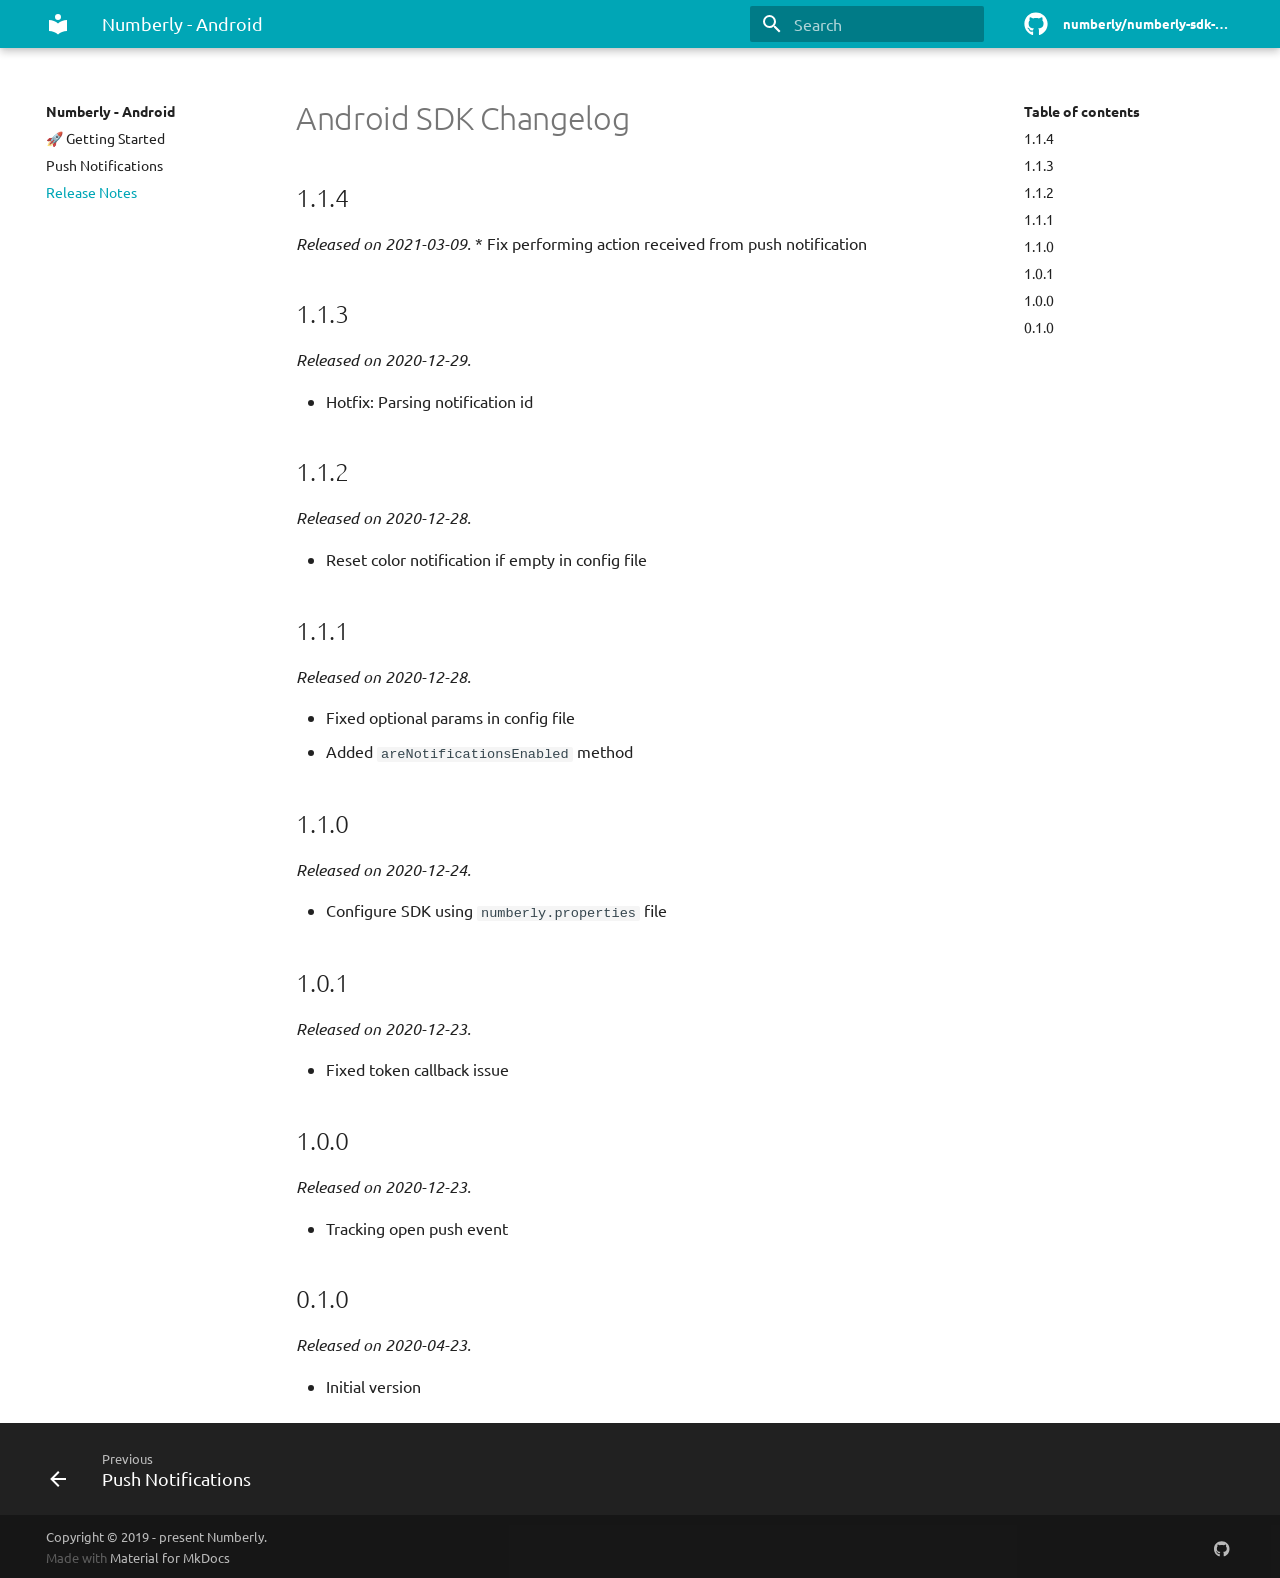
==== CHANGELOG/index.html @ a580d724 "Deployed eea7fa1 with MkDocs version: 1.1.2" ====
<!doctype html><html lang=en class=no-js> <head><meta charset=utf-8><meta name=viewport content="width=device-width,initial-scale=1"><meta name=description content="Numberly Android SDK Docs."><link href=https://numberly.github.io/numberly-sdk-android/CHANGELOG/ rel=canonical><link rel="shortcut icon" href=../assets/favicon.ico><meta name=generator content="mkdocs-1.1.2, mkdocs-material-6.2.3"><title>Release Notes - Numberly - Android</title><link rel=stylesheet href=../assets/stylesheets/main.3b61ea93.min.css><link rel=stylesheet href=../assets/stylesheets/palette.39b8e14a.min.css><link rel=preconnect href=https://fonts.gstatic.com crossorigin><link rel=stylesheet href="https://fonts.googleapis.com/css?family=Ubuntu:300,400,400i,700%7CUbuntu+Mono&display=fallback"><style>body,input{font-family:"Ubuntu",-apple-system,BlinkMacSystemFont,Helvetica,Arial,sans-serif}code,kbd,pre{font-family:"Ubuntu Mono",SFMono-Regular,Consolas,Menlo,monospace}</style><link rel=stylesheet href=../assets/css/custom.css></head> <body dir=ltr data-md-color-scheme=preference data-md-color-primary data-md-color-accent> <script>matchMedia("(prefers-color-scheme: dark)").matches&&document.body.setAttribute("data-md-color-scheme","slate")</script> <input class=md-toggle data-md-toggle=drawer type=checkbox id=__drawer autocomplete=off> <input class=md-toggle data-md-toggle=search type=checkbox id=__search autocomplete=off> <label class=md-overlay for=__drawer></label> <div data-md-component=skip> <a href=#android-sdk-changelog class=md-skip> Skip to content </a> </div> <div data-md-component=announce> </div> <header class=md-header data-md-component=header> <nav class="md-header-nav md-grid" aria-label=Header> <a href=https://numberly.github.io/numberly-sdk-android title="Numberly - Android" class="md-header-nav__button md-logo" aria-label="Numberly - Android"> <svg xmlns=http://www.w3.org/2000/svg viewbox="0 0 24 24"><path d="M12 8a3 3 0 003-3 3 3 0 00-3-3 3 3 0 00-3 3 3 3 0 003 3m0 3.54C9.64 9.35 6.5 8 3 8v11c3.5 0 6.64 1.35 9 3.54 2.36-2.19 5.5-3.54 9-3.54V8c-3.5 0-6.64 1.35-9 3.54z"/></svg> </a> <label class="md-header-nav__button md-icon" for=__drawer> <svg xmlns=http://www.w3.org/2000/svg viewbox="0 0 24 24"><path d="M3 6h18v2H3V6m0 5h18v2H3v-2m0 5h18v2H3v-2z"/></svg> </label> <div class=md-header-nav__title data-md-component=header-title> <div class=md-header-nav__ellipsis> <div class=md-header-nav__topic> <span class=md-ellipsis> Numberly - Android </span> </div> <div class=md-header-nav__topic> <span class=md-ellipsis> Release Notes </span> </div> </div> </div> <label class="md-header-nav__button md-icon" for=__search> <svg xmlns=http://www.w3.org/2000/svg viewbox="0 0 24 24"><path d="M9.5 3A6.5 6.5 0 0116 9.5c0 1.61-.59 3.09-1.56 4.23l.27.27h.79l5 5-1.5 1.5-5-5v-.79l-.27-.27A6.516 6.516 0 019.5 16 6.5 6.5 0 013 9.5 6.5 6.5 0 019.5 3m0 2C7 5 5 7 5 9.5S7 14 9.5 14 14 12 14 9.5 12 5 9.5 5z"/></svg> </label> <div class=md-search data-md-component=search role=dialog> <label class=md-search__overlay for=__search></label> <div class=md-search__inner role=search> <form class=md-search__form name=search> <input type=text class=md-search__input name=query aria-label=Search placeholder=Search autocapitalize=off autocorrect=off autocomplete=off spellcheck=false data-md-component=search-query data-md-state=active required> <label class="md-search__icon md-icon" for=__search> <svg xmlns=http://www.w3.org/2000/svg viewbox="0 0 24 24"><path d="M9.5 3A6.5 6.5 0 0116 9.5c0 1.61-.59 3.09-1.56 4.23l.27.27h.79l5 5-1.5 1.5-5-5v-.79l-.27-.27A6.516 6.516 0 019.5 16 6.5 6.5 0 013 9.5 6.5 6.5 0 019.5 3m0 2C7 5 5 7 5 9.5S7 14 9.5 14 14 12 14 9.5 12 5 9.5 5z"/></svg> <svg xmlns=http://www.w3.org/2000/svg viewbox="0 0 24 24"><path d="M20 11v2H8l5.5 5.5-1.42 1.42L4.16 12l7.92-7.92L13.5 5.5 8 11h12z"/></svg> </label> <button type=reset class="md-search__icon md-icon" aria-label=Clear data-md-component=search-reset tabindex=-1> <svg xmlns=http://www.w3.org/2000/svg viewbox="0 0 24 24"><path d="M19 6.41L17.59 5 12 10.59 6.41 5 5 6.41 10.59 12 5 17.59 6.41 19 12 13.41 17.59 19 19 17.59 13.41 12 19 6.41z"/></svg> </button> </form> <div class=md-search__output> <div class=md-search__scrollwrap data-md-scrollfix> <div class=md-search-result data-md-component=search-result> <div class=md-search-result__meta> Initializing search </div> <ol class=md-search-result__list></ol> </div> </div> </div> </div> </div> <div class=md-header-nav__source> <a href=https://github.com/numberly/numberly-sdk-android title="Go to repository" class=md-source> <div class="md-source__icon md-icon"> <svg xmlns=http://www.w3.org/2000/svg viewbox="0 0 496 512"><path d="M165.9 397.4c0 2-2.3 3.6-5.2 3.6-3.3.3-5.6-1.3-5.6-3.6 0-2 2.3-3.6 5.2-3.6 3-.3 5.6 1.3 5.6 3.6zm-31.1-4.5c-.7 2 1.3 4.3 4.3 4.9 2.6 1 5.6 0 6.2-2s-1.3-4.3-4.3-5.2c-2.6-.7-5.5.3-6.2 2.3zm44.2-1.7c-2.9.7-4.9 2.6-4.6 4.9.3 2 2.9 3.3 5.9 2.6 2.9-.7 4.9-2.6 4.6-4.6-.3-1.9-3-3.2-5.9-2.9zM244.8 8C106.1 8 0 113.3 0 252c0 110.9 69.8 205.8 169.5 239.2 12.8 2.3 17.3-5.6 17.3-12.1 0-6.2-.3-40.4-.3-61.4 0 0-70 15-84.7-29.8 0 0-11.4-29.1-27.8-36.6 0 0-22.9-15.7 1.6-15.4 0 0 24.9 2 38.6 25.8 21.9 38.6 58.6 27.5 72.9 20.9 2.3-16 8.8-27.1 16-33.7-55.9-6.2-112.3-14.3-112.3-110.5 0-27.5 7.6-41.3 23.6-58.9-2.6-6.5-11.1-33.3 2.6-67.9 20.9-6.5 69 27 69 27 20-5.6 41.5-8.5 62.8-8.5s42.8 2.9 62.8 8.5c0 0 48.1-33.6 69-27 13.7 34.7 5.2 61.4 2.6 67.9 16 17.7 25.8 31.5 25.8 58.9 0 96.5-58.9 104.2-114.8 110.5 9.2 7.9 17 22.9 17 46.4 0 33.7-.3 75.4-.3 83.6 0 6.5 4.6 14.4 17.3 12.1C428.2 457.8 496 362.9 496 252 496 113.3 383.5 8 244.8 8zM97.2 352.9c-1.3 1-1 3.3.7 5.2 1.6 1.6 3.9 2.3 5.2 1 1.3-1 1-3.3-.7-5.2-1.6-1.6-3.9-2.3-5.2-1zm-10.8-8.1c-.7 1.3.3 2.9 2.3 3.9 1.6 1 3.6.7 4.3-.7.7-1.3-.3-2.9-2.3-3.9-2-.6-3.6-.3-4.3.7zm32.4 35.6c-1.6 1.3-1 4.3 1.3 6.2 2.3 2.3 5.2 2.6 6.5 1 1.3-1.3.7-4.3-1.3-6.2-2.2-2.3-5.2-2.6-6.5-1zm-11.4-14.7c-1.6 1-1.6 3.6 0 5.9 1.6 2.3 4.3 3.3 5.6 2.3 1.6-1.3 1.6-3.9 0-6.2-1.4-2.3-4-3.3-5.6-2z"/></svg> </div> <div class=md-source__repository> numberly/numberly-sdk-android </div> </a> </div> </nav> </header> <div class=md-container data-md-component=container> <main class=md-main data-md-component=main> <div class="md-main__inner md-grid"> <div class="md-sidebar md-sidebar--primary" data-md-component=navigation> <div class=md-sidebar__scrollwrap> <div class=md-sidebar__inner> <nav class="md-nav md-nav--primary" aria-label=Navigation data-md-level=0> <label class=md-nav__title for=__drawer> <a href=https://numberly.github.io/numberly-sdk-android title="Numberly - Android" class="md-nav__button md-logo" aria-label="Numberly - Android"> <svg xmlns=http://www.w3.org/2000/svg viewbox="0 0 24 24"><path d="M12 8a3 3 0 003-3 3 3 0 00-3-3 3 3 0 00-3 3 3 3 0 003 3m0 3.54C9.64 9.35 6.5 8 3 8v11c3.5 0 6.64 1.35 9 3.54 2.36-2.19 5.5-3.54 9-3.54V8c-3.5 0-6.64 1.35-9 3.54z"/></svg> </a> Numberly - Android </label> <div class=md-nav__source> <a href=https://github.com/numberly/numberly-sdk-android title="Go to repository" class=md-source> <div class="md-source__icon md-icon"> <svg xmlns=http://www.w3.org/2000/svg viewbox="0 0 496 512"><path d="M165.9 397.4c0 2-2.3 3.6-5.2 3.6-3.3.3-5.6-1.3-5.6-3.6 0-2 2.3-3.6 5.2-3.6 3-.3 5.6 1.3 5.6 3.6zm-31.1-4.5c-.7 2 1.3 4.3 4.3 4.9 2.6 1 5.6 0 6.2-2s-1.3-4.3-4.3-5.2c-2.6-.7-5.5.3-6.2 2.3zm44.2-1.7c-2.9.7-4.9 2.6-4.6 4.9.3 2 2.9 3.3 5.9 2.6 2.9-.7 4.9-2.6 4.6-4.6-.3-1.9-3-3.2-5.9-2.9zM244.8 8C106.1 8 0 113.3 0 252c0 110.9 69.8 205.8 169.5 239.2 12.8 2.3 17.3-5.6 17.3-12.1 0-6.2-.3-40.4-.3-61.4 0 0-70 15-84.7-29.8 0 0-11.4-29.1-27.8-36.6 0 0-22.9-15.7 1.6-15.4 0 0 24.9 2 38.6 25.8 21.9 38.6 58.6 27.5 72.9 20.9 2.3-16 8.8-27.1 16-33.7-55.9-6.2-112.3-14.3-112.3-110.5 0-27.5 7.6-41.3 23.6-58.9-2.6-6.5-11.1-33.3 2.6-67.9 20.9-6.5 69 27 69 27 20-5.6 41.5-8.5 62.8-8.5s42.8 2.9 62.8 8.5c0 0 48.1-33.6 69-27 13.7 34.7 5.2 61.4 2.6 67.9 16 17.7 25.8 31.5 25.8 58.9 0 96.5-58.9 104.2-114.8 110.5 9.2 7.9 17 22.9 17 46.4 0 33.7-.3 75.4-.3 83.6 0 6.5 4.6 14.4 17.3 12.1C428.2 457.8 496 362.9 496 252 496 113.3 383.5 8 244.8 8zM97.2 352.9c-1.3 1-1 3.3.7 5.2 1.6 1.6 3.9 2.3 5.2 1 1.3-1 1-3.3-.7-5.2-1.6-1.6-3.9-2.3-5.2-1zm-10.8-8.1c-.7 1.3.3 2.9 2.3 3.9 1.6 1 3.6.7 4.3-.7.7-1.3-.3-2.9-2.3-3.9-2-.6-3.6-.3-4.3.7zm32.4 35.6c-1.6 1.3-1 4.3 1.3 6.2 2.3 2.3 5.2 2.6 6.5 1 1.3-1.3.7-4.3-1.3-6.2-2.2-2.3-5.2-2.6-6.5-1zm-11.4-14.7c-1.6 1-1.6 3.6 0 5.9 1.6 2.3 4.3 3.3 5.6 2.3 1.6-1.3 1.6-3.9 0-6.2-1.4-2.3-4-3.3-5.6-2z"/></svg> </div> <div class=md-source__repository> numberly/numberly-sdk-android </div> </a> </div> <ul class=md-nav__list data-md-scrollfix> <li class=md-nav__item> <a href=.. class=md-nav__link> 🚀 Getting Started </a> </li> <li class=md-nav__item> <a href=../push-notifications/ class=md-nav__link> Push Notifications </a> </li> <li class="md-nav__item md-nav__item--active"> <input class="md-nav__toggle md-toggle" data-md-toggle=toc type=checkbox id=__toc> <label class="md-nav__link md-nav__link--active" for=__toc> Release Notes <span class="md-nav__icon md-icon"></span> </label> <a href=./ class="md-nav__link md-nav__link--active"> Release Notes </a> <nav class="md-nav md-nav--secondary" aria-label="Table of contents"> <label class=md-nav__title for=__toc> <span class="md-nav__icon md-icon"></span> Table of contents </label> <ul class=md-nav__list data-md-scrollfix> <li class=md-nav__item> <a href=#114 class=md-nav__link> 1.1.4 </a> </li> <li class=md-nav__item> <a href=#113 class=md-nav__link> 1.1.3 </a> </li> <li class=md-nav__item> <a href=#112 class=md-nav__link> 1.1.2 </a> </li> <li class=md-nav__item> <a href=#111 class=md-nav__link> 1.1.1 </a> </li> <li class=md-nav__item> <a href=#110 class=md-nav__link> 1.1.0 </a> </li> <li class=md-nav__item> <a href=#101 class=md-nav__link> 1.0.1 </a> </li> <li class=md-nav__item> <a href=#100 class=md-nav__link> 1.0.0 </a> </li> <li class=md-nav__item> <a href=#010 class=md-nav__link> 0.1.0 </a> </li> </ul> </nav> </li> </ul> </nav> </div> </div> </div> <div class="md-sidebar md-sidebar--secondary" data-md-component=toc> <div class=md-sidebar__scrollwrap> <div class=md-sidebar__inner> <nav class="md-nav md-nav--secondary" aria-label="Table of contents"> <label class=md-nav__title for=__toc> <span class="md-nav__icon md-icon"></span> Table of contents </label> <ul class=md-nav__list data-md-scrollfix> <li class=md-nav__item> <a href=#114 class=md-nav__link> 1.1.4 </a> </li> <li class=md-nav__item> <a href=#113 class=md-nav__link> 1.1.3 </a> </li> <li class=md-nav__item> <a href=#112 class=md-nav__link> 1.1.2 </a> </li> <li class=md-nav__item> <a href=#111 class=md-nav__link> 1.1.1 </a> </li> <li class=md-nav__item> <a href=#110 class=md-nav__link> 1.1.0 </a> </li> <li class=md-nav__item> <a href=#101 class=md-nav__link> 1.0.1 </a> </li> <li class=md-nav__item> <a href=#100 class=md-nav__link> 1.0.0 </a> </li> <li class=md-nav__item> <a href=#010 class=md-nav__link> 0.1.0 </a> </li> </ul> </nav> </div> </div> </div> <div class=md-content> <article class="md-content__inner md-typeset"> <h1 id=android-sdk-changelog>Android SDK Changelog<a class=headerlink href=#android-sdk-changelog title="Permanent link">&para;</a></h1> <h2 id=114>1.1.4<a class=headerlink href=#114 title="Permanent link">&para;</a></h2> <p><em>Released on 2021-03-09.</em> * Fix performing action received from push notification</p> <h2 id=113>1.1.3<a class=headerlink href=#113 title="Permanent link">&para;</a></h2> <p><em>Released on 2020-12-29.</em></p> <ul> <li>Hotfix: Parsing notification id</li> </ul> <h2 id=112>1.1.2<a class=headerlink href=#112 title="Permanent link">&para;</a></h2> <p><em>Released on 2020-12-28.</em></p> <ul> <li>Reset color notification if empty in config file</li> </ul> <h2 id=111>1.1.1<a class=headerlink href=#111 title="Permanent link">&para;</a></h2> <p><em>Released on 2020-12-28.</em></p> <ul> <li>Fixed optional params in config file</li> <li>Added <code>areNotificationsEnabled</code> method</li> </ul> <h2 id=110>1.1.0<a class=headerlink href=#110 title="Permanent link">&para;</a></h2> <p><em>Released on 2020-12-24.</em></p> <ul> <li>Configure SDK using <code>numberly.properties</code> file</li> </ul> <h2 id=101>1.0.1<a class=headerlink href=#101 title="Permanent link">&para;</a></h2> <p><em>Released on 2020-12-23.</em></p> <ul> <li>Fixed token callback issue</li> </ul> <h2 id=100>1.0.0<a class=headerlink href=#100 title="Permanent link">&para;</a></h2> <p><em>Released on 2020-12-23.</em></p> <ul> <li>Tracking open push event</li> </ul> <h2 id=010>0.1.0<a class=headerlink href=#010 title="Permanent link">&para;</a></h2> <p><em>Released on 2020-04-23.</em></p> <ul> <li>Initial version</li> </ul> </article> </div> </div> </main> <footer class=md-footer> <div class=md-footer-nav> <nav class="md-footer-nav__inner md-grid" aria-label=Footer> <a href=../push-notifications/ class="md-footer-nav__link md-footer-nav__link--prev" rel=prev> <div class="md-footer-nav__button md-icon"> <svg xmlns=http://www.w3.org/2000/svg viewbox="0 0 24 24"><path d="M20 11v2H8l5.5 5.5-1.42 1.42L4.16 12l7.92-7.92L13.5 5.5 8 11h12z"/></svg> </div> <div class=md-footer-nav__title> <div class=md-ellipsis> <span class=md-footer-nav__direction> Previous </span> Push Notifications </div> </div> </a> </nav> </div> <div class="md-footer-meta md-typeset"> <div class="md-footer-meta__inner md-grid"> <div class=md-footer-copyright> <div class=md-footer-copyright__highlight> Copyright &copy; 2019 - present Numberly. </div> Made with <a href=https://squidfunk.github.io/mkdocs-material/ target=_blank rel=noopener> Material for MkDocs </a> </div> <div class=md-footer-social> <a href=https://github.com/numberly target=_blank rel=noopener title=github.com class=md-footer-social__link> <svg xmlns=http://www.w3.org/2000/svg viewbox="0 0 496 512"><path d="M165.9 397.4c0 2-2.3 3.6-5.2 3.6-3.3.3-5.6-1.3-5.6-3.6 0-2 2.3-3.6 5.2-3.6 3-.3 5.6 1.3 5.6 3.6zm-31.1-4.5c-.7 2 1.3 4.3 4.3 4.9 2.6 1 5.6 0 6.2-2s-1.3-4.3-4.3-5.2c-2.6-.7-5.5.3-6.2 2.3zm44.2-1.7c-2.9.7-4.9 2.6-4.6 4.9.3 2 2.9 3.3 5.9 2.6 2.9-.7 4.9-2.6 4.6-4.6-.3-1.9-3-3.2-5.9-2.9zM244.8 8C106.1 8 0 113.3 0 252c0 110.9 69.8 205.8 169.5 239.2 12.8 2.3 17.3-5.6 17.3-12.1 0-6.2-.3-40.4-.3-61.4 0 0-70 15-84.7-29.8 0 0-11.4-29.1-27.8-36.6 0 0-22.9-15.7 1.6-15.4 0 0 24.9 2 38.6 25.8 21.9 38.6 58.6 27.5 72.9 20.9 2.3-16 8.8-27.1 16-33.7-55.9-6.2-112.3-14.3-112.3-110.5 0-27.5 7.6-41.3 23.6-58.9-2.6-6.5-11.1-33.3 2.6-67.9 20.9-6.5 69 27 69 27 20-5.6 41.5-8.5 62.8-8.5s42.8 2.9 62.8 8.5c0 0 48.1-33.6 69-27 13.7 34.7 5.2 61.4 2.6 67.9 16 17.7 25.8 31.5 25.8 58.9 0 96.5-58.9 104.2-114.8 110.5 9.2 7.9 17 22.9 17 46.4 0 33.7-.3 75.4-.3 83.6 0 6.5 4.6 14.4 17.3 12.1C428.2 457.8 496 362.9 496 252 496 113.3 383.5 8 244.8 8zM97.2 352.9c-1.3 1-1 3.3.7 5.2 1.6 1.6 3.9 2.3 5.2 1 1.3-1 1-3.3-.7-5.2-1.6-1.6-3.9-2.3-5.2-1zm-10.8-8.1c-.7 1.3.3 2.9 2.3 3.9 1.6 1 3.6.7 4.3-.7.7-1.3-.3-2.9-2.3-3.9-2-.6-3.6-.3-4.3.7zm32.4 35.6c-1.6 1.3-1 4.3 1.3 6.2 2.3 2.3 5.2 2.6 6.5 1 1.3-1.3.7-4.3-1.3-6.2-2.2-2.3-5.2-2.6-6.5-1zm-11.4-14.7c-1.6 1-1.6 3.6 0 5.9 1.6 2.3 4.3 3.3 5.6 2.3 1.6-1.3 1.6-3.9 0-6.2-1.4-2.3-4-3.3-5.6-2z"/></svg> </a> </div> </div> </div> </footer> </div> <script src=../assets/javascripts/vendor.08c56446.min.js></script> <script src=../assets/javascripts/bundle.6ced434e.min.js></script><script id=__lang type=application/json>{"clipboard.copy": "Copy to clipboard", "clipboard.copied": "Copied to clipboard", "search.config.lang": "en", "search.config.pipeline": "trimmer, stopWordFilter", "search.config.separator": "[\\s\\-]+", "search.placeholder": "Search", "search.result.placeholder": "Type to start searching", "search.result.none": "No matching documents", "search.result.one": "1 matching document", "search.result.other": "# matching documents", "search.result.more.one": "1 more on this page", "search.result.more.other": "# more on this page", "search.result.term.missing": "Missing"}</script> <script>
        app = initialize({
          base: "..",
          features: [],
          search: Object.assign({
            worker: "../assets/javascripts/worker/search.8c7e0a7e.min.js"
          }, typeof search !== "undefined" && search)
        })
      </script> </body> </html>
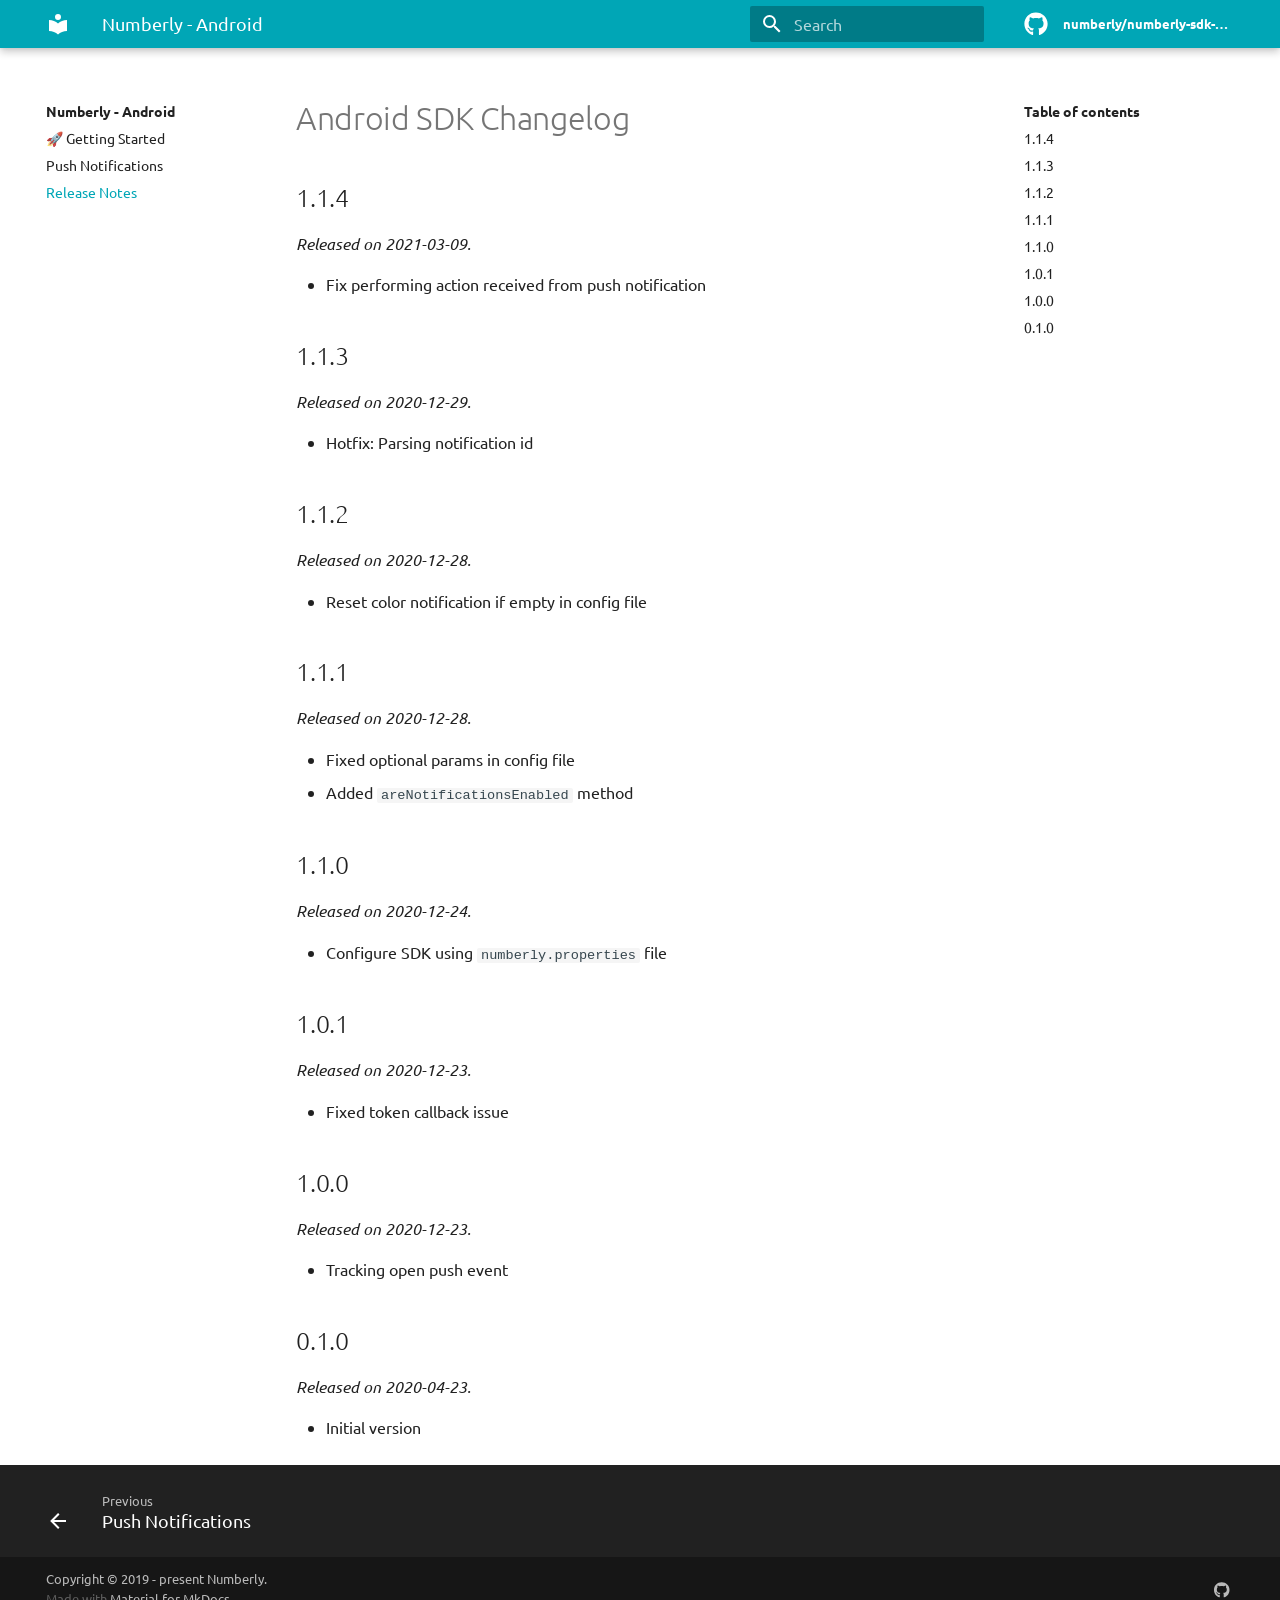
==== commit 94ff0786: "Deployed eea7fa1 with MkDocs version: 1.1.2" ====
--- a/CHANGELOG/index.html
+++ b/CHANGELOG/index.html
@@ -1,4 +1,4 @@
-<!doctype html><html lang=en class=no-js> <head><meta charset=utf-8><meta name=viewport content="width=device-width,initial-scale=1"><meta name=description content="Numberly Android SDK Docs."><link href=https://numberly.github.io/numberly-sdk-android/CHANGELOG/ rel=canonical><link rel="shortcut icon" href=../assets/favicon.ico><meta name=generator content="mkdocs-1.1.2, mkdocs-material-6.2.3"><title>Release Notes - Numberly - Android</title><link rel=stylesheet href=../assets/stylesheets/main.3b61ea93.min.css><link rel=stylesheet href=../assets/stylesheets/palette.39b8e14a.min.css><link rel=preconnect href=https://fonts.gstatic.com crossorigin><link rel=stylesheet href="https://fonts.googleapis.com/css?family=Ubuntu:300,400,400i,700%7CUbuntu+Mono&display=fallback"><style>body,input{font-family:"Ubuntu",-apple-system,BlinkMacSystemFont,Helvetica,Arial,sans-serif}code,kbd,pre{font-family:"Ubuntu Mono",SFMono-Regular,Consolas,Menlo,monospace}</style><link rel=stylesheet href=../assets/css/custom.css></head> <body dir=ltr data-md-color-scheme=preference data-md-color-primary data-md-color-accent> <script>matchMedia("(prefers-color-scheme: dark)").matches&&document.body.setAttribute("data-md-color-scheme","slate")</script> <input class=md-toggle data-md-toggle=drawer type=checkbox id=__drawer autocomplete=off> <input class=md-toggle data-md-toggle=search type=checkbox id=__search autocomplete=off> <label class=md-overlay for=__drawer></label> <div data-md-component=skip> <a href=#android-sdk-changelog class=md-skip> Skip to content </a> </div> <div data-md-component=announce> </div> <header class=md-header data-md-component=header> <nav class="md-header-nav md-grid" aria-label=Header> <a href=https://numberly.github.io/numberly-sdk-android title="Numberly - Android" class="md-header-nav__button md-logo" aria-label="Numberly - Android"> <svg xmlns=http://www.w3.org/2000/svg viewbox="0 0 24 24"><path d="M12 8a3 3 0 003-3 3 3 0 00-3-3 3 3 0 00-3 3 3 3 0 003 3m0 3.54C9.64 9.35 6.5 8 3 8v11c3.5 0 6.64 1.35 9 3.54 2.36-2.19 5.5-3.54 9-3.54V8c-3.5 0-6.64 1.35-9 3.54z"/></svg> </a> <label class="md-header-nav__button md-icon" for=__drawer> <svg xmlns=http://www.w3.org/2000/svg viewbox="0 0 24 24"><path d="M3 6h18v2H3V6m0 5h18v2H3v-2m0 5h18v2H3v-2z"/></svg> </label> <div class=md-header-nav__title data-md-component=header-title> <div class=md-header-nav__ellipsis> <div class=md-header-nav__topic> <span class=md-ellipsis> Numberly - Android </span> </div> <div class=md-header-nav__topic> <span class=md-ellipsis> Release Notes </span> </div> </div> </div> <label class="md-header-nav__button md-icon" for=__search> <svg xmlns=http://www.w3.org/2000/svg viewbox="0 0 24 24"><path d="M9.5 3A6.5 6.5 0 0116 9.5c0 1.61-.59 3.09-1.56 4.23l.27.27h.79l5 5-1.5 1.5-5-5v-.79l-.27-.27A6.516 6.516 0 019.5 16 6.5 6.5 0 013 9.5 6.5 6.5 0 019.5 3m0 2C7 5 5 7 5 9.5S7 14 9.5 14 14 12 14 9.5 12 5 9.5 5z"/></svg> </label> <div class=md-search data-md-component=search role=dialog> <label class=md-search__overlay for=__search></label> <div class=md-search__inner role=search> <form class=md-search__form name=search> <input type=text class=md-search__input name=query aria-label=Search placeholder=Search autocapitalize=off autocorrect=off autocomplete=off spellcheck=false data-md-component=search-query data-md-state=active required> <label class="md-search__icon md-icon" for=__search> <svg xmlns=http://www.w3.org/2000/svg viewbox="0 0 24 24"><path d="M9.5 3A6.5 6.5 0 0116 9.5c0 1.61-.59 3.09-1.56 4.23l.27.27h.79l5 5-1.5 1.5-5-5v-.79l-.27-.27A6.516 6.516 0 019.5 16 6.5 6.5 0 013 9.5 6.5 6.5 0 019.5 3m0 2C7 5 5 7 5 9.5S7 14 9.5 14 14 12 14 9.5 12 5 9.5 5z"/></svg> <svg xmlns=http://www.w3.org/2000/svg viewbox="0 0 24 24"><path d="M20 11v2H8l5.5 5.5-1.42 1.42L4.16 12l7.92-7.92L13.5 5.5 8 11h12z"/></svg> </label> <button type=reset class="md-search__icon md-icon" aria-label=Clear data-md-component=search-reset tabindex=-1> <svg xmlns=http://www.w3.org/2000/svg viewbox="0 0 24 24"><path d="M19 6.41L17.59 5 12 10.59 6.41 5 5 6.41 10.59 12 5 17.59 6.41 19 12 13.41 17.59 19 19 17.59 13.41 12 19 6.41z"/></svg> </button> </form> <div class=md-search__output> <div class=md-search__scrollwrap data-md-scrollfix> <div class=md-search-result data-md-component=search-result> <div class=md-search-result__meta> Initializing search </div> <ol class=md-search-result__list></ol> </div> </div> </div> </div> </div> <div class=md-header-nav__source> <a href=https://github.com/numberly/numberly-sdk-android title="Go to repository" class=md-source> <div class="md-source__icon md-icon"> <svg xmlns=http://www.w3.org/2000/svg viewbox="0 0 496 512"><path d="M165.9 397.4c0 2-2.3 3.6-5.2 3.6-3.3.3-5.6-1.3-5.6-3.6 0-2 2.3-3.6 5.2-3.6 3-.3 5.6 1.3 5.6 3.6zm-31.1-4.5c-.7 2 1.3 4.3 4.3 4.9 2.6 1 5.6 0 6.2-2s-1.3-4.3-4.3-5.2c-2.6-.7-5.5.3-6.2 2.3zm44.2-1.7c-2.9.7-4.9 2.6-4.6 4.9.3 2 2.9 3.3 5.9 2.6 2.9-.7 4.9-2.6 4.6-4.6-.3-1.9-3-3.2-5.9-2.9zM244.8 8C106.1 8 0 113.3 0 252c0 110.9 69.8 205.8 169.5 239.2 12.8 2.3 17.3-5.6 17.3-12.1 0-6.2-.3-40.4-.3-61.4 0 0-70 15-84.7-29.8 0 0-11.4-29.1-27.8-36.6 0 0-22.9-15.7 1.6-15.4 0 0 24.9 2 38.6 25.8 21.9 38.6 58.6 27.5 72.9 20.9 2.3-16 8.8-27.1 16-33.7-55.9-6.2-112.3-14.3-112.3-110.5 0-27.5 7.6-41.3 23.6-58.9-2.6-6.5-11.1-33.3 2.6-67.9 20.9-6.5 69 27 69 27 20-5.6 41.5-8.5 62.8-8.5s42.8 2.9 62.8 8.5c0 0 48.1-33.6 69-27 13.7 34.7 5.2 61.4 2.6 67.9 16 17.7 25.8 31.5 25.8 58.9 0 96.5-58.9 104.2-114.8 110.5 9.2 7.9 17 22.9 17 46.4 0 33.7-.3 75.4-.3 83.6 0 6.5 4.6 14.4 17.3 12.1C428.2 457.8 496 362.9 496 252 496 113.3 383.5 8 244.8 8zM97.2 352.9c-1.3 1-1 3.3.7 5.2 1.6 1.6 3.9 2.3 5.2 1 1.3-1 1-3.3-.7-5.2-1.6-1.6-3.9-2.3-5.2-1zm-10.8-8.1c-.7 1.3.3 2.9 2.3 3.9 1.6 1 3.6.7 4.3-.7.7-1.3-.3-2.9-2.3-3.9-2-.6-3.6-.3-4.3.7zm32.4 35.6c-1.6 1.3-1 4.3 1.3 6.2 2.3 2.3 5.2 2.6 6.5 1 1.3-1.3.7-4.3-1.3-6.2-2.2-2.3-5.2-2.6-6.5-1zm-11.4-14.7c-1.6 1-1.6 3.6 0 5.9 1.6 2.3 4.3 3.3 5.6 2.3 1.6-1.3 1.6-3.9 0-6.2-1.4-2.3-4-3.3-5.6-2z"/></svg> </div> <div class=md-source__repository> numberly/numberly-sdk-android </div> </a> </div> </nav> </header> <div class=md-container data-md-component=container> <main class=md-main data-md-component=main> <div class="md-main__inner md-grid"> <div class="md-sidebar md-sidebar--primary" data-md-component=navigation> <div class=md-sidebar__scrollwrap> <div class=md-sidebar__inner> <nav class="md-nav md-nav--primary" aria-label=Navigation data-md-level=0> <label class=md-nav__title for=__drawer> <a href=https://numberly.github.io/numberly-sdk-android title="Numberly - Android" class="md-nav__button md-logo" aria-label="Numberly - Android"> <svg xmlns=http://www.w3.org/2000/svg viewbox="0 0 24 24"><path d="M12 8a3 3 0 003-3 3 3 0 00-3-3 3 3 0 00-3 3 3 3 0 003 3m0 3.54C9.64 9.35 6.5 8 3 8v11c3.5 0 6.64 1.35 9 3.54 2.36-2.19 5.5-3.54 9-3.54V8c-3.5 0-6.64 1.35-9 3.54z"/></svg> </a> Numberly - Android </label> <div class=md-nav__source> <a href=https://github.com/numberly/numberly-sdk-android title="Go to repository" class=md-source> <div class="md-source__icon md-icon"> <svg xmlns=http://www.w3.org/2000/svg viewbox="0 0 496 512"><path d="M165.9 397.4c0 2-2.3 3.6-5.2 3.6-3.3.3-5.6-1.3-5.6-3.6 0-2 2.3-3.6 5.2-3.6 3-.3 5.6 1.3 5.6 3.6zm-31.1-4.5c-.7 2 1.3 4.3 4.3 4.9 2.6 1 5.6 0 6.2-2s-1.3-4.3-4.3-5.2c-2.6-.7-5.5.3-6.2 2.3zm44.2-1.7c-2.9.7-4.9 2.6-4.6 4.9.3 2 2.9 3.3 5.9 2.6 2.9-.7 4.9-2.6 4.6-4.6-.3-1.9-3-3.2-5.9-2.9zM244.8 8C106.1 8 0 113.3 0 252c0 110.9 69.8 205.8 169.5 239.2 12.8 2.3 17.3-5.6 17.3-12.1 0-6.2-.3-40.4-.3-61.4 0 0-70 15-84.7-29.8 0 0-11.4-29.1-27.8-36.6 0 0-22.9-15.7 1.6-15.4 0 0 24.9 2 38.6 25.8 21.9 38.6 58.6 27.5 72.9 20.9 2.3-16 8.8-27.1 16-33.7-55.9-6.2-112.3-14.3-112.3-110.5 0-27.5 7.6-41.3 23.6-58.9-2.6-6.5-11.1-33.3 2.6-67.9 20.9-6.5 69 27 69 27 20-5.6 41.5-8.5 62.8-8.5s42.8 2.9 62.8 8.5c0 0 48.1-33.6 69-27 13.7 34.7 5.2 61.4 2.6 67.9 16 17.7 25.8 31.5 25.8 58.9 0 96.5-58.9 104.2-114.8 110.5 9.2 7.9 17 22.9 17 46.4 0 33.7-.3 75.4-.3 83.6 0 6.5 4.6 14.4 17.3 12.1C428.2 457.8 496 362.9 496 252 496 113.3 383.5 8 244.8 8zM97.2 352.9c-1.3 1-1 3.3.7 5.2 1.6 1.6 3.9 2.3 5.2 1 1.3-1 1-3.3-.7-5.2-1.6-1.6-3.9-2.3-5.2-1zm-10.8-8.1c-.7 1.3.3 2.9 2.3 3.9 1.6 1 3.6.7 4.3-.7.7-1.3-.3-2.9-2.3-3.9-2-.6-3.6-.3-4.3.7zm32.4 35.6c-1.6 1.3-1 4.3 1.3 6.2 2.3 2.3 5.2 2.6 6.5 1 1.3-1.3.7-4.3-1.3-6.2-2.2-2.3-5.2-2.6-6.5-1zm-11.4-14.7c-1.6 1-1.6 3.6 0 5.9 1.6 2.3 4.3 3.3 5.6 2.3 1.6-1.3 1.6-3.9 0-6.2-1.4-2.3-4-3.3-5.6-2z"/></svg> </div> <div class=md-source__repository> numberly/numberly-sdk-android </div> </a> </div> <ul class=md-nav__list data-md-scrollfix> <li class=md-nav__item> <a href=.. class=md-nav__link> 🚀 Getting Started </a> </li> <li class=md-nav__item> <a href=../push-notifications/ class=md-nav__link> Push Notifications </a> </li> <li class="md-nav__item md-nav__item--active"> <input class="md-nav__toggle md-toggle" data-md-toggle=toc type=checkbox id=__toc> <label class="md-nav__link md-nav__link--active" for=__toc> Release Notes <span class="md-nav__icon md-icon"></span> </label> <a href=./ class="md-nav__link md-nav__link--active"> Release Notes </a> <nav class="md-nav md-nav--secondary" aria-label="Table of contents"> <label class=md-nav__title for=__toc> <span class="md-nav__icon md-icon"></span> Table of contents </label> <ul class=md-nav__list data-md-scrollfix> <li class=md-nav__item> <a href=#114 class=md-nav__link> 1.1.4 </a> </li> <li class=md-nav__item> <a href=#113 class=md-nav__link> 1.1.3 </a> </li> <li class=md-nav__item> <a href=#112 class=md-nav__link> 1.1.2 </a> </li> <li class=md-nav__item> <a href=#111 class=md-nav__link> 1.1.1 </a> </li> <li class=md-nav__item> <a href=#110 class=md-nav__link> 1.1.0 </a> </li> <li class=md-nav__item> <a href=#101 class=md-nav__link> 1.0.1 </a> </li> <li class=md-nav__item> <a href=#100 class=md-nav__link> 1.0.0 </a> </li> <li class=md-nav__item> <a href=#010 class=md-nav__link> 0.1.0 </a> </li> </ul> </nav> </li> </ul> </nav> </div> </div> </div> <div class="md-sidebar md-sidebar--secondary" data-md-component=toc> <div class=md-sidebar__scrollwrap> <div class=md-sidebar__inner> <nav class="md-nav md-nav--secondary" aria-label="Table of contents"> <label class=md-nav__title for=__toc> <span class="md-nav__icon md-icon"></span> Table of contents </label> <ul class=md-nav__list data-md-scrollfix> <li class=md-nav__item> <a href=#114 class=md-nav__link> 1.1.4 </a> </li> <li class=md-nav__item> <a href=#113 class=md-nav__link> 1.1.3 </a> </li> <li class=md-nav__item> <a href=#112 class=md-nav__link> 1.1.2 </a> </li> <li class=md-nav__item> <a href=#111 class=md-nav__link> 1.1.1 </a> </li> <li class=md-nav__item> <a href=#110 class=md-nav__link> 1.1.0 </a> </li> <li class=md-nav__item> <a href=#101 class=md-nav__link> 1.0.1 </a> </li> <li class=md-nav__item> <a href=#100 class=md-nav__link> 1.0.0 </a> </li> <li class=md-nav__item> <a href=#010 class=md-nav__link> 0.1.0 </a> </li> </ul> </nav> </div> </div> </div> <div class=md-content> <article class="md-content__inner md-typeset"> <h1 id=android-sdk-changelog>Android SDK Changelog<a class=headerlink href=#android-sdk-changelog title="Permanent link">&para;</a></h1> <h2 id=114>1.1.4<a class=headerlink href=#114 title="Permanent link">&para;</a></h2> <p><em>Released on 2021-03-09.</em> * Fix performing action received from push notification</p> <h2 id=113>1.1.3<a class=headerlink href=#113 title="Permanent link">&para;</a></h2> <p><em>Released on 2020-12-29.</em></p> <ul> <li>Hotfix: Parsing notification id</li> </ul> <h2 id=112>1.1.2<a class=headerlink href=#112 title="Permanent link">&para;</a></h2> <p><em>Released on 2020-12-28.</em></p> <ul> <li>Reset color notification if empty in config file</li> </ul> <h2 id=111>1.1.1<a class=headerlink href=#111 title="Permanent link">&para;</a></h2> <p><em>Released on 2020-12-28.</em></p> <ul> <li>Fixed optional params in config file</li> <li>Added <code>areNotificationsEnabled</code> method</li> </ul> <h2 id=110>1.1.0<a class=headerlink href=#110 title="Permanent link">&para;</a></h2> <p><em>Released on 2020-12-24.</em></p> <ul> <li>Configure SDK using <code>numberly.properties</code> file</li> </ul> <h2 id=101>1.0.1<a class=headerlink href=#101 title="Permanent link">&para;</a></h2> <p><em>Released on 2020-12-23.</em></p> <ul> <li>Fixed token callback issue</li> </ul> <h2 id=100>1.0.0<a class=headerlink href=#100 title="Permanent link">&para;</a></h2> <p><em>Released on 2020-12-23.</em></p> <ul> <li>Tracking open push event</li> </ul> <h2 id=010>0.1.0<a class=headerlink href=#010 title="Permanent link">&para;</a></h2> <p><em>Released on 2020-04-23.</em></p> <ul> <li>Initial version</li> </ul> </article> </div> </div> </main> <footer class=md-footer> <div class=md-footer-nav> <nav class="md-footer-nav__inner md-grid" aria-label=Footer> <a href=../push-notifications/ class="md-footer-nav__link md-footer-nav__link--prev" rel=prev> <div class="md-footer-nav__button md-icon"> <svg xmlns=http://www.w3.org/2000/svg viewbox="0 0 24 24"><path d="M20 11v2H8l5.5 5.5-1.42 1.42L4.16 12l7.92-7.92L13.5 5.5 8 11h12z"/></svg> </div> <div class=md-footer-nav__title> <div class=md-ellipsis> <span class=md-footer-nav__direction> Previous </span> Push Notifications </div> </div> </a> </nav> </div> <div class="md-footer-meta md-typeset"> <div class="md-footer-meta__inner md-grid"> <div class=md-footer-copyright> <div class=md-footer-copyright__highlight> Copyright &copy; 2019 - present Numberly. </div> Made with <a href=https://squidfunk.github.io/mkdocs-material/ target=_blank rel=noopener> Material for MkDocs </a> </div> <div class=md-footer-social> <a href=https://github.com/numberly target=_blank rel=noopener title=github.com class=md-footer-social__link> <svg xmlns=http://www.w3.org/2000/svg viewbox="0 0 496 512"><path d="M165.9 397.4c0 2-2.3 3.6-5.2 3.6-3.3.3-5.6-1.3-5.6-3.6 0-2 2.3-3.6 5.2-3.6 3-.3 5.6 1.3 5.6 3.6zm-31.1-4.5c-.7 2 1.3 4.3 4.3 4.9 2.6 1 5.6 0 6.2-2s-1.3-4.3-4.3-5.2c-2.6-.7-5.5.3-6.2 2.3zm44.2-1.7c-2.9.7-4.9 2.6-4.6 4.9.3 2 2.9 3.3 5.9 2.6 2.9-.7 4.9-2.6 4.6-4.6-.3-1.9-3-3.2-5.9-2.9zM244.8 8C106.1 8 0 113.3 0 252c0 110.9 69.8 205.8 169.5 239.2 12.8 2.3 17.3-5.6 17.3-12.1 0-6.2-.3-40.4-.3-61.4 0 0-70 15-84.7-29.8 0 0-11.4-29.1-27.8-36.6 0 0-22.9-15.7 1.6-15.4 0 0 24.9 2 38.6 25.8 21.9 38.6 58.6 27.5 72.9 20.9 2.3-16 8.8-27.1 16-33.7-55.9-6.2-112.3-14.3-112.3-110.5 0-27.5 7.6-41.3 23.6-58.9-2.6-6.5-11.1-33.3 2.6-67.9 20.9-6.5 69 27 69 27 20-5.6 41.5-8.5 62.8-8.5s42.8 2.9 62.8 8.5c0 0 48.1-33.6 69-27 13.7 34.7 5.2 61.4 2.6 67.9 16 17.7 25.8 31.5 25.8 58.9 0 96.5-58.9 104.2-114.8 110.5 9.2 7.9 17 22.9 17 46.4 0 33.7-.3 75.4-.3 83.6 0 6.5 4.6 14.4 17.3 12.1C428.2 457.8 496 362.9 496 252 496 113.3 383.5 8 244.8 8zM97.2 352.9c-1.3 1-1 3.3.7 5.2 1.6 1.6 3.9 2.3 5.2 1 1.3-1 1-3.3-.7-5.2-1.6-1.6-3.9-2.3-5.2-1zm-10.8-8.1c-.7 1.3.3 2.9 2.3 3.9 1.6 1 3.6.7 4.3-.7.7-1.3-.3-2.9-2.3-3.9-2-.6-3.6-.3-4.3.7zm32.4 35.6c-1.6 1.3-1 4.3 1.3 6.2 2.3 2.3 5.2 2.6 6.5 1 1.3-1.3.7-4.3-1.3-6.2-2.2-2.3-5.2-2.6-6.5-1zm-11.4-14.7c-1.6 1-1.6 3.6 0 5.9 1.6 2.3 4.3 3.3 5.6 2.3 1.6-1.3 1.6-3.9 0-6.2-1.4-2.3-4-3.3-5.6-2z"/></svg> </a> </div> </div> </div> </footer> </div> <script src=../assets/javascripts/vendor.08c56446.min.js></script> <script src=../assets/javascripts/bundle.6ced434e.min.js></script><script id=__lang type=application/json>{"clipboard.copy": "Copy to clipboard", "clipboard.copied": "Copied to clipboard", "search.config.lang": "en", "search.config.pipeline": "trimmer, stopWordFilter", "search.config.separator": "[\\s\\-]+", "search.placeholder": "Search", "search.result.placeholder": "Type to start searching", "search.result.none": "No matching documents", "search.result.one": "1 matching document", "search.result.other": "# matching documents", "search.result.more.one": "1 more on this page", "search.result.more.other": "# more on this page", "search.result.term.missing": "Missing"}</script> <script>
+<!doctype html><html lang=en class=no-js> <head><meta charset=utf-8><meta name=viewport content="width=device-width,initial-scale=1"><meta name=description content="Numberly Android SDK Docs."><link href=https://numberly.github.io/numberly-sdk-android/CHANGELOG/ rel=canonical><link rel="shortcut icon" href=../assets/favicon.ico><meta name=generator content="mkdocs-1.1.2, mkdocs-material-6.2.3"><title>Release Notes - Numberly - Android</title><link rel=stylesheet href=../assets/stylesheets/main.3b61ea93.min.css><link rel=stylesheet href=../assets/stylesheets/palette.39b8e14a.min.css><link rel=preconnect href=https://fonts.gstatic.com crossorigin><link rel=stylesheet href="https://fonts.googleapis.com/css?family=Ubuntu:300,400,400i,700%7CUbuntu+Mono&display=fallback"><style>body,input{font-family:"Ubuntu",-apple-system,BlinkMacSystemFont,Helvetica,Arial,sans-serif}code,kbd,pre{font-family:"Ubuntu Mono",SFMono-Regular,Consolas,Menlo,monospace}</style><link rel=stylesheet href=../assets/css/custom.css></head> <body dir=ltr data-md-color-scheme=preference data-md-color-primary data-md-color-accent> <script>matchMedia("(prefers-color-scheme: dark)").matches&&document.body.setAttribute("data-md-color-scheme","slate")</script> <input class=md-toggle data-md-toggle=drawer type=checkbox id=__drawer autocomplete=off> <input class=md-toggle data-md-toggle=search type=checkbox id=__search autocomplete=off> <label class=md-overlay for=__drawer></label> <div data-md-component=skip> <a href=#android-sdk-changelog class=md-skip> Skip to content </a> </div> <div data-md-component=announce> </div> <header class=md-header data-md-component=header> <nav class="md-header-nav md-grid" aria-label=Header> <a href=https://numberly.github.io/numberly-sdk-android title="Numberly - Android" class="md-header-nav__button md-logo" aria-label="Numberly - Android"> <svg xmlns=http://www.w3.org/2000/svg viewbox="0 0 24 24"><path d="M12 8a3 3 0 003-3 3 3 0 00-3-3 3 3 0 00-3 3 3 3 0 003 3m0 3.54C9.64 9.35 6.5 8 3 8v11c3.5 0 6.64 1.35 9 3.54 2.36-2.19 5.5-3.54 9-3.54V8c-3.5 0-6.64 1.35-9 3.54z"/></svg> </a> <label class="md-header-nav__button md-icon" for=__drawer> <svg xmlns=http://www.w3.org/2000/svg viewbox="0 0 24 24"><path d="M3 6h18v2H3V6m0 5h18v2H3v-2m0 5h18v2H3v-2z"/></svg> </label> <div class=md-header-nav__title data-md-component=header-title> <div class=md-header-nav__ellipsis> <div class=md-header-nav__topic> <span class=md-ellipsis> Numberly - Android </span> </div> <div class=md-header-nav__topic> <span class=md-ellipsis> Release Notes </span> </div> </div> </div> <label class="md-header-nav__button md-icon" for=__search> <svg xmlns=http://www.w3.org/2000/svg viewbox="0 0 24 24"><path d="M9.5 3A6.5 6.5 0 0116 9.5c0 1.61-.59 3.09-1.56 4.23l.27.27h.79l5 5-1.5 1.5-5-5v-.79l-.27-.27A6.516 6.516 0 019.5 16 6.5 6.5 0 013 9.5 6.5 6.5 0 019.5 3m0 2C7 5 5 7 5 9.5S7 14 9.5 14 14 12 14 9.5 12 5 9.5 5z"/></svg> </label> <div class=md-search data-md-component=search role=dialog> <label class=md-search__overlay for=__search></label> <div class=md-search__inner role=search> <form class=md-search__form name=search> <input type=text class=md-search__input name=query aria-label=Search placeholder=Search autocapitalize=off autocorrect=off autocomplete=off spellcheck=false data-md-component=search-query data-md-state=active required> <label class="md-search__icon md-icon" for=__search> <svg xmlns=http://www.w3.org/2000/svg viewbox="0 0 24 24"><path d="M9.5 3A6.5 6.5 0 0116 9.5c0 1.61-.59 3.09-1.56 4.23l.27.27h.79l5 5-1.5 1.5-5-5v-.79l-.27-.27A6.516 6.516 0 019.5 16 6.5 6.5 0 013 9.5 6.5 6.5 0 019.5 3m0 2C7 5 5 7 5 9.5S7 14 9.5 14 14 12 14 9.5 12 5 9.5 5z"/></svg> <svg xmlns=http://www.w3.org/2000/svg viewbox="0 0 24 24"><path d="M20 11v2H8l5.5 5.5-1.42 1.42L4.16 12l7.92-7.92L13.5 5.5 8 11h12z"/></svg> </label> <button type=reset class="md-search__icon md-icon" aria-label=Clear data-md-component=search-reset tabindex=-1> <svg xmlns=http://www.w3.org/2000/svg viewbox="0 0 24 24"><path d="M19 6.41L17.59 5 12 10.59 6.41 5 5 6.41 10.59 12 5 17.59 6.41 19 12 13.41 17.59 19 19 17.59 13.41 12 19 6.41z"/></svg> </button> </form> <div class=md-search__output> <div class=md-search__scrollwrap data-md-scrollfix> <div class=md-search-result data-md-component=search-result> <div class=md-search-result__meta> Initializing search </div> <ol class=md-search-result__list></ol> </div> </div> </div> </div> </div> <div class=md-header-nav__source> <a href=https://github.com/numberly/numberly-sdk-android title="Go to repository" class=md-source> <div class="md-source__icon md-icon"> <svg xmlns=http://www.w3.org/2000/svg viewbox="0 0 496 512"><path d="M165.9 397.4c0 2-2.3 3.6-5.2 3.6-3.3.3-5.6-1.3-5.6-3.6 0-2 2.3-3.6 5.2-3.6 3-.3 5.6 1.3 5.6 3.6zm-31.1-4.5c-.7 2 1.3 4.3 4.3 4.9 2.6 1 5.6 0 6.2-2s-1.3-4.3-4.3-5.2c-2.6-.7-5.5.3-6.2 2.3zm44.2-1.7c-2.9.7-4.9 2.6-4.6 4.9.3 2 2.9 3.3 5.9 2.6 2.9-.7 4.9-2.6 4.6-4.6-.3-1.9-3-3.2-5.9-2.9zM244.8 8C106.1 8 0 113.3 0 252c0 110.9 69.8 205.8 169.5 239.2 12.8 2.3 17.3-5.6 17.3-12.1 0-6.2-.3-40.4-.3-61.4 0 0-70 15-84.7-29.8 0 0-11.4-29.1-27.8-36.6 0 0-22.9-15.7 1.6-15.4 0 0 24.9 2 38.6 25.8 21.9 38.6 58.6 27.5 72.9 20.9 2.3-16 8.8-27.1 16-33.7-55.9-6.2-112.3-14.3-112.3-110.5 0-27.5 7.6-41.3 23.6-58.9-2.6-6.5-11.1-33.3 2.6-67.9 20.9-6.5 69 27 69 27 20-5.6 41.5-8.5 62.8-8.5s42.8 2.9 62.8 8.5c0 0 48.1-33.6 69-27 13.7 34.7 5.2 61.4 2.6 67.9 16 17.7 25.8 31.5 25.8 58.9 0 96.5-58.9 104.2-114.8 110.5 9.2 7.9 17 22.9 17 46.4 0 33.7-.3 75.4-.3 83.6 0 6.5 4.6 14.4 17.3 12.1C428.2 457.8 496 362.9 496 252 496 113.3 383.5 8 244.8 8zM97.2 352.9c-1.3 1-1 3.3.7 5.2 1.6 1.6 3.9 2.3 5.2 1 1.3-1 1-3.3-.7-5.2-1.6-1.6-3.9-2.3-5.2-1zm-10.8-8.1c-.7 1.3.3 2.9 2.3 3.9 1.6 1 3.6.7 4.3-.7.7-1.3-.3-2.9-2.3-3.9-2-.6-3.6-.3-4.3.7zm32.4 35.6c-1.6 1.3-1 4.3 1.3 6.2 2.3 2.3 5.2 2.6 6.5 1 1.3-1.3.7-4.3-1.3-6.2-2.2-2.3-5.2-2.6-6.5-1zm-11.4-14.7c-1.6 1-1.6 3.6 0 5.9 1.6 2.3 4.3 3.3 5.6 2.3 1.6-1.3 1.6-3.9 0-6.2-1.4-2.3-4-3.3-5.6-2z"/></svg> </div> <div class=md-source__repository> numberly/numberly-sdk-android </div> </a> </div> </nav> </header> <div class=md-container data-md-component=container> <main class=md-main data-md-component=main> <div class="md-main__inner md-grid"> <div class="md-sidebar md-sidebar--primary" data-md-component=navigation> <div class=md-sidebar__scrollwrap> <div class=md-sidebar__inner> <nav class="md-nav md-nav--primary" aria-label=Navigation data-md-level=0> <label class=md-nav__title for=__drawer> <a href=https://numberly.github.io/numberly-sdk-android title="Numberly - Android" class="md-nav__button md-logo" aria-label="Numberly - Android"> <svg xmlns=http://www.w3.org/2000/svg viewbox="0 0 24 24"><path d="M12 8a3 3 0 003-3 3 3 0 00-3-3 3 3 0 00-3 3 3 3 0 003 3m0 3.54C9.64 9.35 6.5 8 3 8v11c3.5 0 6.64 1.35 9 3.54 2.36-2.19 5.5-3.54 9-3.54V8c-3.5 0-6.64 1.35-9 3.54z"/></svg> </a> Numberly - Android </label> <div class=md-nav__source> <a href=https://github.com/numberly/numberly-sdk-android title="Go to repository" class=md-source> <div class="md-source__icon md-icon"> <svg xmlns=http://www.w3.org/2000/svg viewbox="0 0 496 512"><path d="M165.9 397.4c0 2-2.3 3.6-5.2 3.6-3.3.3-5.6-1.3-5.6-3.6 0-2 2.3-3.6 5.2-3.6 3-.3 5.6 1.3 5.6 3.6zm-31.1-4.5c-.7 2 1.3 4.3 4.3 4.9 2.6 1 5.6 0 6.2-2s-1.3-4.3-4.3-5.2c-2.6-.7-5.5.3-6.2 2.3zm44.2-1.7c-2.9.7-4.9 2.6-4.6 4.9.3 2 2.9 3.3 5.9 2.6 2.9-.7 4.9-2.6 4.6-4.6-.3-1.9-3-3.2-5.9-2.9zM244.8 8C106.1 8 0 113.3 0 252c0 110.9 69.8 205.8 169.5 239.2 12.8 2.3 17.3-5.6 17.3-12.1 0-6.2-.3-40.4-.3-61.4 0 0-70 15-84.7-29.8 0 0-11.4-29.1-27.8-36.6 0 0-22.9-15.7 1.6-15.4 0 0 24.9 2 38.6 25.8 21.9 38.6 58.6 27.5 72.9 20.9 2.3-16 8.8-27.1 16-33.7-55.9-6.2-112.3-14.3-112.3-110.5 0-27.5 7.6-41.3 23.6-58.9-2.6-6.5-11.1-33.3 2.6-67.9 20.9-6.5 69 27 69 27 20-5.6 41.5-8.5 62.8-8.5s42.8 2.9 62.8 8.5c0 0 48.1-33.6 69-27 13.7 34.7 5.2 61.4 2.6 67.9 16 17.7 25.8 31.5 25.8 58.9 0 96.5-58.9 104.2-114.8 110.5 9.2 7.9 17 22.9 17 46.4 0 33.7-.3 75.4-.3 83.6 0 6.5 4.6 14.4 17.3 12.1C428.2 457.8 496 362.9 496 252 496 113.3 383.5 8 244.8 8zM97.2 352.9c-1.3 1-1 3.3.7 5.2 1.6 1.6 3.9 2.3 5.2 1 1.3-1 1-3.3-.7-5.2-1.6-1.6-3.9-2.3-5.2-1zm-10.8-8.1c-.7 1.3.3 2.9 2.3 3.9 1.6 1 3.6.7 4.3-.7.7-1.3-.3-2.9-2.3-3.9-2-.6-3.6-.3-4.3.7zm32.4 35.6c-1.6 1.3-1 4.3 1.3 6.2 2.3 2.3 5.2 2.6 6.5 1 1.3-1.3.7-4.3-1.3-6.2-2.2-2.3-5.2-2.6-6.5-1zm-11.4-14.7c-1.6 1-1.6 3.6 0 5.9 1.6 2.3 4.3 3.3 5.6 2.3 1.6-1.3 1.6-3.9 0-6.2-1.4-2.3-4-3.3-5.6-2z"/></svg> </div> <div class=md-source__repository> numberly/numberly-sdk-android </div> </a> </div> <ul class=md-nav__list data-md-scrollfix> <li class=md-nav__item> <a href=.. class=md-nav__link> 🚀 Getting Started </a> </li> <li class=md-nav__item> <a href=../push-notifications/ class=md-nav__link> Push Notifications </a> </li> <li class="md-nav__item md-nav__item--active"> <input class="md-nav__toggle md-toggle" data-md-toggle=toc type=checkbox id=__toc> <label class="md-nav__link md-nav__link--active" for=__toc> Release Notes <span class="md-nav__icon md-icon"></span> </label> <a href=./ class="md-nav__link md-nav__link--active"> Release Notes </a> <nav class="md-nav md-nav--secondary" aria-label="Table of contents"> <label class=md-nav__title for=__toc> <span class="md-nav__icon md-icon"></span> Table of contents </label> <ul class=md-nav__list data-md-scrollfix> <li class=md-nav__item> <a href=#114 class=md-nav__link> 1.1.4 </a> </li> <li class=md-nav__item> <a href=#113 class=md-nav__link> 1.1.3 </a> </li> <li class=md-nav__item> <a href=#112 class=md-nav__link> 1.1.2 </a> </li> <li class=md-nav__item> <a href=#111 class=md-nav__link> 1.1.1 </a> </li> <li class=md-nav__item> <a href=#110 class=md-nav__link> 1.1.0 </a> </li> <li class=md-nav__item> <a href=#101 class=md-nav__link> 1.0.1 </a> </li> <li class=md-nav__item> <a href=#100 class=md-nav__link> 1.0.0 </a> </li> <li class=md-nav__item> <a href=#010 class=md-nav__link> 0.1.0 </a> </li> </ul> </nav> </li> </ul> </nav> </div> </div> </div> <div class="md-sidebar md-sidebar--secondary" data-md-component=toc> <div class=md-sidebar__scrollwrap> <div class=md-sidebar__inner> <nav class="md-nav md-nav--secondary" aria-label="Table of contents"> <label class=md-nav__title for=__toc> <span class="md-nav__icon md-icon"></span> Table of contents </label> <ul class=md-nav__list data-md-scrollfix> <li class=md-nav__item> <a href=#114 class=md-nav__link> 1.1.4 </a> </li> <li class=md-nav__item> <a href=#113 class=md-nav__link> 1.1.3 </a> </li> <li class=md-nav__item> <a href=#112 class=md-nav__link> 1.1.2 </a> </li> <li class=md-nav__item> <a href=#111 class=md-nav__link> 1.1.1 </a> </li> <li class=md-nav__item> <a href=#110 class=md-nav__link> 1.1.0 </a> </li> <li class=md-nav__item> <a href=#101 class=md-nav__link> 1.0.1 </a> </li> <li class=md-nav__item> <a href=#100 class=md-nav__link> 1.0.0 </a> </li> <li class=md-nav__item> <a href=#010 class=md-nav__link> 0.1.0 </a> </li> </ul> </nav> </div> </div> </div> <div class=md-content> <article class="md-content__inner md-typeset"> <h1 id=android-sdk-changelog>Android SDK Changelog<a class=headerlink href=#android-sdk-changelog title="Permanent link">&para;</a></h1> <h2 id=114>1.1.4<a class=headerlink href=#114 title="Permanent link">&para;</a></h2> <p><em>Released on 2021-03-09.</em></p> <ul> <li>Fix performing action received from push notification</li> </ul> <h2 id=113>1.1.3<a class=headerlink href=#113 title="Permanent link">&para;</a></h2> <p><em>Released on 2020-12-29.</em></p> <ul> <li>Hotfix: Parsing notification id</li> </ul> <h2 id=112>1.1.2<a class=headerlink href=#112 title="Permanent link">&para;</a></h2> <p><em>Released on 2020-12-28.</em></p> <ul> <li>Reset color notification if empty in config file</li> </ul> <h2 id=111>1.1.1<a class=headerlink href=#111 title="Permanent link">&para;</a></h2> <p><em>Released on 2020-12-28.</em></p> <ul> <li>Fixed optional params in config file</li> <li>Added <code>areNotificationsEnabled</code> method</li> </ul> <h2 id=110>1.1.0<a class=headerlink href=#110 title="Permanent link">&para;</a></h2> <p><em>Released on 2020-12-24.</em></p> <ul> <li>Configure SDK using <code>numberly.properties</code> file</li> </ul> <h2 id=101>1.0.1<a class=headerlink href=#101 title="Permanent link">&para;</a></h2> <p><em>Released on 2020-12-23.</em></p> <ul> <li>Fixed token callback issue</li> </ul> <h2 id=100>1.0.0<a class=headerlink href=#100 title="Permanent link">&para;</a></h2> <p><em>Released on 2020-12-23.</em></p> <ul> <li>Tracking open push event</li> </ul> <h2 id=010>0.1.0<a class=headerlink href=#010 title="Permanent link">&para;</a></h2> <p><em>Released on 2020-04-23.</em></p> <ul> <li>Initial version</li> </ul> </article> </div> </div> </main> <footer class=md-footer> <div class=md-footer-nav> <nav class="md-footer-nav__inner md-grid" aria-label=Footer> <a href=../push-notifications/ class="md-footer-nav__link md-footer-nav__link--prev" rel=prev> <div class="md-footer-nav__button md-icon"> <svg xmlns=http://www.w3.org/2000/svg viewbox="0 0 24 24"><path d="M20 11v2H8l5.5 5.5-1.42 1.42L4.16 12l7.92-7.92L13.5 5.5 8 11h12z"/></svg> </div> <div class=md-footer-nav__title> <div class=md-ellipsis> <span class=md-footer-nav__direction> Previous </span> Push Notifications </div> </div> </a> </nav> </div> <div class="md-footer-meta md-typeset"> <div class="md-footer-meta__inner md-grid"> <div class=md-footer-copyright> <div class=md-footer-copyright__highlight> Copyright &copy; 2019 - present Numberly. </div> Made with <a href=https://squidfunk.github.io/mkdocs-material/ target=_blank rel=noopener> Material for MkDocs </a> </div> <div class=md-footer-social> <a href=https://github.com/numberly target=_blank rel=noopener title=github.com class=md-footer-social__link> <svg xmlns=http://www.w3.org/2000/svg viewbox="0 0 496 512"><path d="M165.9 397.4c0 2-2.3 3.6-5.2 3.6-3.3.3-5.6-1.3-5.6-3.6 0-2 2.3-3.6 5.2-3.6 3-.3 5.6 1.3 5.6 3.6zm-31.1-4.5c-.7 2 1.3 4.3 4.3 4.9 2.6 1 5.6 0 6.2-2s-1.3-4.3-4.3-5.2c-2.6-.7-5.5.3-6.2 2.3zm44.2-1.7c-2.9.7-4.9 2.6-4.6 4.9.3 2 2.9 3.3 5.9 2.6 2.9-.7 4.9-2.6 4.6-4.6-.3-1.9-3-3.2-5.9-2.9zM244.8 8C106.1 8 0 113.3 0 252c0 110.9 69.8 205.8 169.5 239.2 12.8 2.3 17.3-5.6 17.3-12.1 0-6.2-.3-40.4-.3-61.4 0 0-70 15-84.7-29.8 0 0-11.4-29.1-27.8-36.6 0 0-22.9-15.7 1.6-15.4 0 0 24.9 2 38.6 25.8 21.9 38.6 58.6 27.5 72.9 20.9 2.3-16 8.8-27.1 16-33.7-55.9-6.2-112.3-14.3-112.3-110.5 0-27.5 7.6-41.3 23.6-58.9-2.6-6.5-11.1-33.3 2.6-67.9 20.9-6.5 69 27 69 27 20-5.6 41.5-8.5 62.8-8.5s42.8 2.9 62.8 8.5c0 0 48.1-33.6 69-27 13.7 34.7 5.2 61.4 2.6 67.9 16 17.7 25.8 31.5 25.8 58.9 0 96.5-58.9 104.2-114.8 110.5 9.2 7.9 17 22.9 17 46.4 0 33.7-.3 75.4-.3 83.6 0 6.5 4.6 14.4 17.3 12.1C428.2 457.8 496 362.9 496 252 496 113.3 383.5 8 244.8 8zM97.2 352.9c-1.3 1-1 3.3.7 5.2 1.6 1.6 3.9 2.3 5.2 1 1.3-1 1-3.3-.7-5.2-1.6-1.6-3.9-2.3-5.2-1zm-10.8-8.1c-.7 1.3.3 2.9 2.3 3.9 1.6 1 3.6.7 4.3-.7.7-1.3-.3-2.9-2.3-3.9-2-.6-3.6-.3-4.3.7zm32.4 35.6c-1.6 1.3-1 4.3 1.3 6.2 2.3 2.3 5.2 2.6 6.5 1 1.3-1.3.7-4.3-1.3-6.2-2.2-2.3-5.2-2.6-6.5-1zm-11.4-14.7c-1.6 1-1.6 3.6 0 5.9 1.6 2.3 4.3 3.3 5.6 2.3 1.6-1.3 1.6-3.9 0-6.2-1.4-2.3-4-3.3-5.6-2z"/></svg> </a> </div> </div> </div> </footer> </div> <script src=../assets/javascripts/vendor.08c56446.min.js></script> <script src=../assets/javascripts/bundle.6ced434e.min.js></script><script id=__lang type=application/json>{"clipboard.copy": "Copy to clipboard", "clipboard.copied": "Copied to clipboard", "search.config.lang": "en", "search.config.pipeline": "trimmer, stopWordFilter", "search.config.separator": "[\\s\\-]+", "search.placeholder": "Search", "search.result.placeholder": "Type to start searching", "search.result.none": "No matching documents", "search.result.one": "1 matching document", "search.result.other": "# matching documents", "search.result.more.one": "1 more on this page", "search.result.more.other": "# more on this page", "search.result.term.missing": "Missing"}</script> <script>
         app = initialize({
           base: "..",
           features: [],
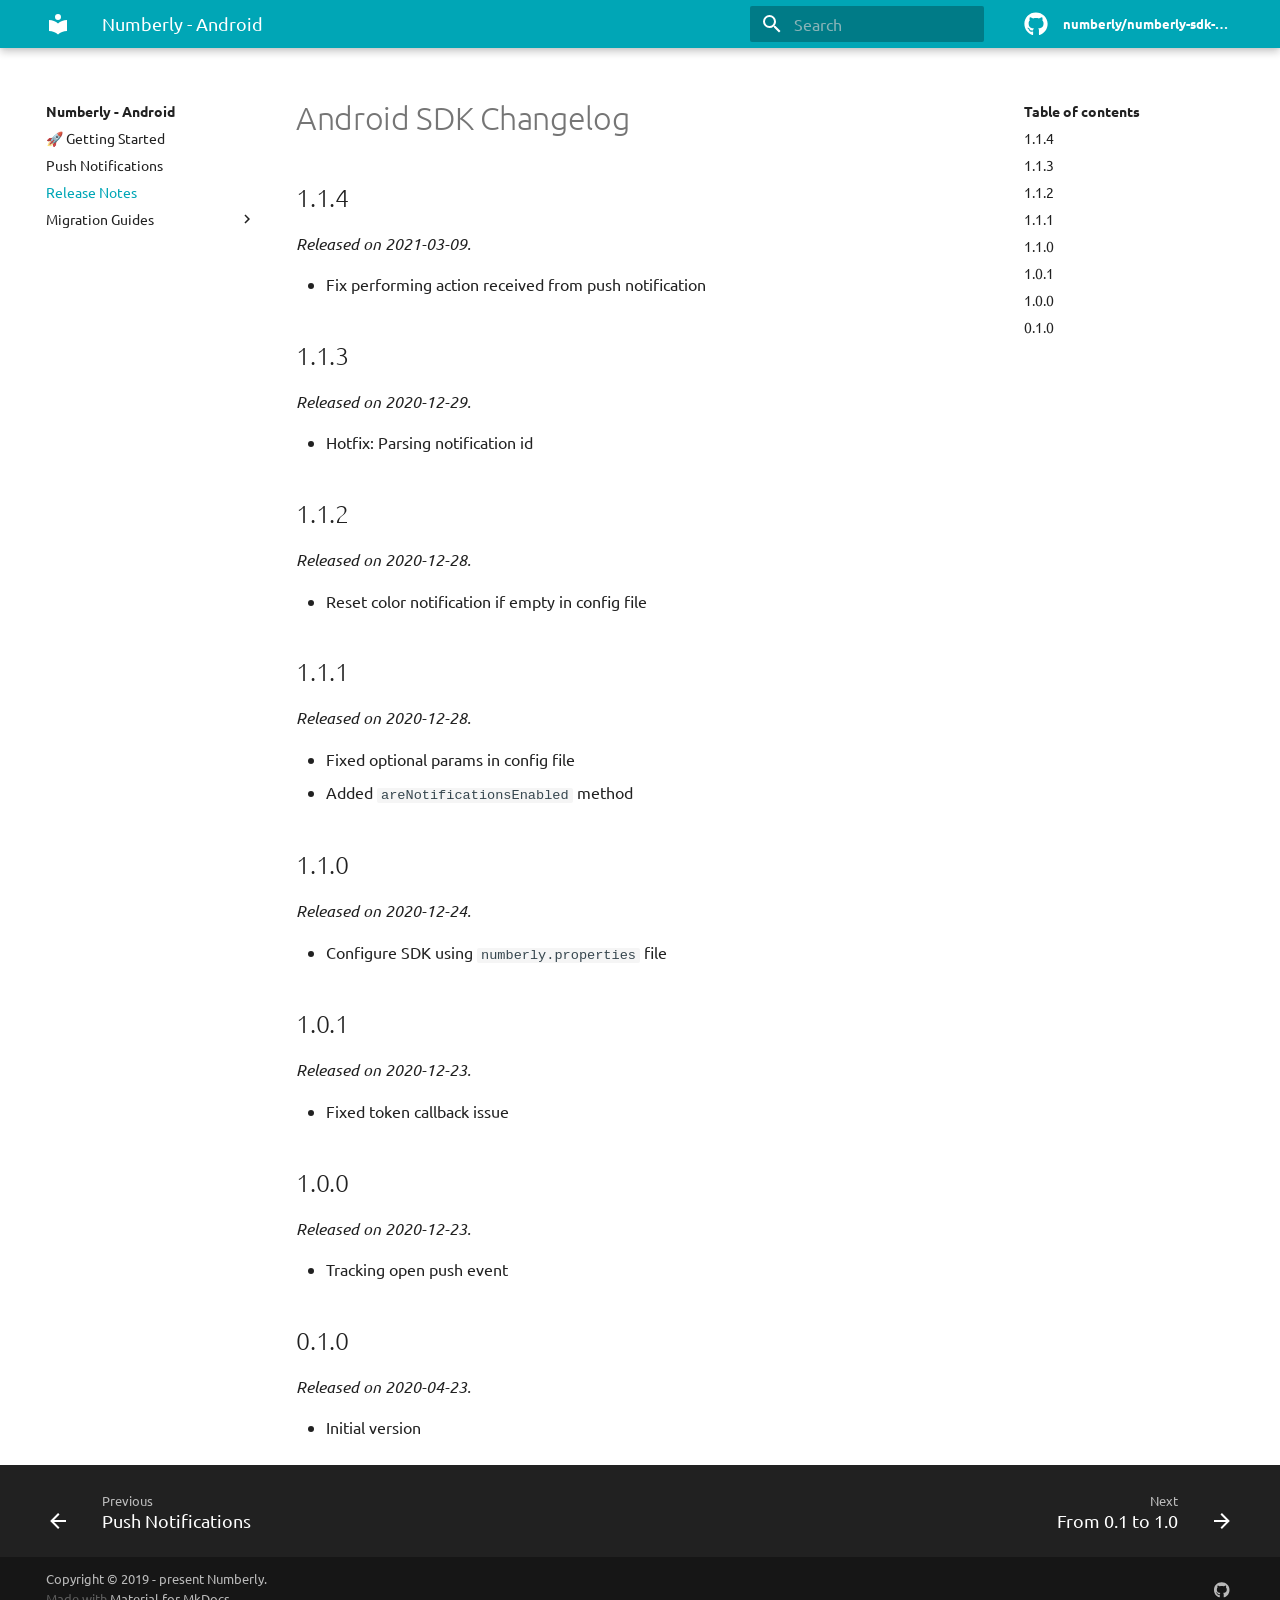
==== commit ee120181: "Deployed a4cf291 with MkDocs version: 1.1.2" ====
--- a/CHANGELOG/index.html
+++ b/CHANGELOG/index.html
@@ -1,4 +1,4 @@
-<!doctype html><html lang=en class=no-js> <head><meta charset=utf-8><meta name=viewport content="width=device-width,initial-scale=1"><meta name=description content="Numberly Android SDK Docs."><link href=https://numberly.github.io/numberly-sdk-android/CHANGELOG/ rel=canonical><link rel="shortcut icon" href=../assets/favicon.ico><meta name=generator content="mkdocs-1.1.2, mkdocs-material-6.2.3"><title>Release Notes - Numberly - Android</title><link rel=stylesheet href=../assets/stylesheets/main.3b61ea93.min.css><link rel=stylesheet href=../assets/stylesheets/palette.39b8e14a.min.css><link rel=preconnect href=https://fonts.gstatic.com crossorigin><link rel=stylesheet href="https://fonts.googleapis.com/css?family=Ubuntu:300,400,400i,700%7CUbuntu+Mono&display=fallback"><style>body,input{font-family:"Ubuntu",-apple-system,BlinkMacSystemFont,Helvetica,Arial,sans-serif}code,kbd,pre{font-family:"Ubuntu Mono",SFMono-Regular,Consolas,Menlo,monospace}</style><link rel=stylesheet href=../assets/css/custom.css></head> <body dir=ltr data-md-color-scheme=preference data-md-color-primary data-md-color-accent> <script>matchMedia("(prefers-color-scheme: dark)").matches&&document.body.setAttribute("data-md-color-scheme","slate")</script> <input class=md-toggle data-md-toggle=drawer type=checkbox id=__drawer autocomplete=off> <input class=md-toggle data-md-toggle=search type=checkbox id=__search autocomplete=off> <label class=md-overlay for=__drawer></label> <div data-md-component=skip> <a href=#android-sdk-changelog class=md-skip> Skip to content </a> </div> <div data-md-component=announce> </div> <header class=md-header data-md-component=header> <nav class="md-header-nav md-grid" aria-label=Header> <a href=https://numberly.github.io/numberly-sdk-android title="Numberly - Android" class="md-header-nav__button md-logo" aria-label="Numberly - Android"> <svg xmlns=http://www.w3.org/2000/svg viewbox="0 0 24 24"><path d="M12 8a3 3 0 003-3 3 3 0 00-3-3 3 3 0 00-3 3 3 3 0 003 3m0 3.54C9.64 9.35 6.5 8 3 8v11c3.5 0 6.64 1.35 9 3.54 2.36-2.19 5.5-3.54 9-3.54V8c-3.5 0-6.64 1.35-9 3.54z"/></svg> </a> <label class="md-header-nav__button md-icon" for=__drawer> <svg xmlns=http://www.w3.org/2000/svg viewbox="0 0 24 24"><path d="M3 6h18v2H3V6m0 5h18v2H3v-2m0 5h18v2H3v-2z"/></svg> </label> <div class=md-header-nav__title data-md-component=header-title> <div class=md-header-nav__ellipsis> <div class=md-header-nav__topic> <span class=md-ellipsis> Numberly - Android </span> </div> <div class=md-header-nav__topic> <span class=md-ellipsis> Release Notes </span> </div> </div> </div> <label class="md-header-nav__button md-icon" for=__search> <svg xmlns=http://www.w3.org/2000/svg viewbox="0 0 24 24"><path d="M9.5 3A6.5 6.5 0 0116 9.5c0 1.61-.59 3.09-1.56 4.23l.27.27h.79l5 5-1.5 1.5-5-5v-.79l-.27-.27A6.516 6.516 0 019.5 16 6.5 6.5 0 013 9.5 6.5 6.5 0 019.5 3m0 2C7 5 5 7 5 9.5S7 14 9.5 14 14 12 14 9.5 12 5 9.5 5z"/></svg> </label> <div class=md-search data-md-component=search role=dialog> <label class=md-search__overlay for=__search></label> <div class=md-search__inner role=search> <form class=md-search__form name=search> <input type=text class=md-search__input name=query aria-label=Search placeholder=Search autocapitalize=off autocorrect=off autocomplete=off spellcheck=false data-md-component=search-query data-md-state=active required> <label class="md-search__icon md-icon" for=__search> <svg xmlns=http://www.w3.org/2000/svg viewbox="0 0 24 24"><path d="M9.5 3A6.5 6.5 0 0116 9.5c0 1.61-.59 3.09-1.56 4.23l.27.27h.79l5 5-1.5 1.5-5-5v-.79l-.27-.27A6.516 6.516 0 019.5 16 6.5 6.5 0 013 9.5 6.5 6.5 0 019.5 3m0 2C7 5 5 7 5 9.5S7 14 9.5 14 14 12 14 9.5 12 5 9.5 5z"/></svg> <svg xmlns=http://www.w3.org/2000/svg viewbox="0 0 24 24"><path d="M20 11v2H8l5.5 5.5-1.42 1.42L4.16 12l7.92-7.92L13.5 5.5 8 11h12z"/></svg> </label> <button type=reset class="md-search__icon md-icon" aria-label=Clear data-md-component=search-reset tabindex=-1> <svg xmlns=http://www.w3.org/2000/svg viewbox="0 0 24 24"><path d="M19 6.41L17.59 5 12 10.59 6.41 5 5 6.41 10.59 12 5 17.59 6.41 19 12 13.41 17.59 19 19 17.59 13.41 12 19 6.41z"/></svg> </button> </form> <div class=md-search__output> <div class=md-search__scrollwrap data-md-scrollfix> <div class=md-search-result data-md-component=search-result> <div class=md-search-result__meta> Initializing search </div> <ol class=md-search-result__list></ol> </div> </div> </div> </div> </div> <div class=md-header-nav__source> <a href=https://github.com/numberly/numberly-sdk-android title="Go to repository" class=md-source> <div class="md-source__icon md-icon"> <svg xmlns=http://www.w3.org/2000/svg viewbox="0 0 496 512"><path d="M165.9 397.4c0 2-2.3 3.6-5.2 3.6-3.3.3-5.6-1.3-5.6-3.6 0-2 2.3-3.6 5.2-3.6 3-.3 5.6 1.3 5.6 3.6zm-31.1-4.5c-.7 2 1.3 4.3 4.3 4.9 2.6 1 5.6 0 6.2-2s-1.3-4.3-4.3-5.2c-2.6-.7-5.5.3-6.2 2.3zm44.2-1.7c-2.9.7-4.9 2.6-4.6 4.9.3 2 2.9 3.3 5.9 2.6 2.9-.7 4.9-2.6 4.6-4.6-.3-1.9-3-3.2-5.9-2.9zM244.8 8C106.1 8 0 113.3 0 252c0 110.9 69.8 205.8 169.5 239.2 12.8 2.3 17.3-5.6 17.3-12.1 0-6.2-.3-40.4-.3-61.4 0 0-70 15-84.7-29.8 0 0-11.4-29.1-27.8-36.6 0 0-22.9-15.7 1.6-15.4 0 0 24.9 2 38.6 25.8 21.9 38.6 58.6 27.5 72.9 20.9 2.3-16 8.8-27.1 16-33.7-55.9-6.2-112.3-14.3-112.3-110.5 0-27.5 7.6-41.3 23.6-58.9-2.6-6.5-11.1-33.3 2.6-67.9 20.9-6.5 69 27 69 27 20-5.6 41.5-8.5 62.8-8.5s42.8 2.9 62.8 8.5c0 0 48.1-33.6 69-27 13.7 34.7 5.2 61.4 2.6 67.9 16 17.7 25.8 31.5 25.8 58.9 0 96.5-58.9 104.2-114.8 110.5 9.2 7.9 17 22.9 17 46.4 0 33.7-.3 75.4-.3 83.6 0 6.5 4.6 14.4 17.3 12.1C428.2 457.8 496 362.9 496 252 496 113.3 383.5 8 244.8 8zM97.2 352.9c-1.3 1-1 3.3.7 5.2 1.6 1.6 3.9 2.3 5.2 1 1.3-1 1-3.3-.7-5.2-1.6-1.6-3.9-2.3-5.2-1zm-10.8-8.1c-.7 1.3.3 2.9 2.3 3.9 1.6 1 3.6.7 4.3-.7.7-1.3-.3-2.9-2.3-3.9-2-.6-3.6-.3-4.3.7zm32.4 35.6c-1.6 1.3-1 4.3 1.3 6.2 2.3 2.3 5.2 2.6 6.5 1 1.3-1.3.7-4.3-1.3-6.2-2.2-2.3-5.2-2.6-6.5-1zm-11.4-14.7c-1.6 1-1.6 3.6 0 5.9 1.6 2.3 4.3 3.3 5.6 2.3 1.6-1.3 1.6-3.9 0-6.2-1.4-2.3-4-3.3-5.6-2z"/></svg> </div> <div class=md-source__repository> numberly/numberly-sdk-android </div> </a> </div> </nav> </header> <div class=md-container data-md-component=container> <main class=md-main data-md-component=main> <div class="md-main__inner md-grid"> <div class="md-sidebar md-sidebar--primary" data-md-component=navigation> <div class=md-sidebar__scrollwrap> <div class=md-sidebar__inner> <nav class="md-nav md-nav--primary" aria-label=Navigation data-md-level=0> <label class=md-nav__title for=__drawer> <a href=https://numberly.github.io/numberly-sdk-android title="Numberly - Android" class="md-nav__button md-logo" aria-label="Numberly - Android"> <svg xmlns=http://www.w3.org/2000/svg viewbox="0 0 24 24"><path d="M12 8a3 3 0 003-3 3 3 0 00-3-3 3 3 0 00-3 3 3 3 0 003 3m0 3.54C9.64 9.35 6.5 8 3 8v11c3.5 0 6.64 1.35 9 3.54 2.36-2.19 5.5-3.54 9-3.54V8c-3.5 0-6.64 1.35-9 3.54z"/></svg> </a> Numberly - Android </label> <div class=md-nav__source> <a href=https://github.com/numberly/numberly-sdk-android title="Go to repository" class=md-source> <div class="md-source__icon md-icon"> <svg xmlns=http://www.w3.org/2000/svg viewbox="0 0 496 512"><path d="M165.9 397.4c0 2-2.3 3.6-5.2 3.6-3.3.3-5.6-1.3-5.6-3.6 0-2 2.3-3.6 5.2-3.6 3-.3 5.6 1.3 5.6 3.6zm-31.1-4.5c-.7 2 1.3 4.3 4.3 4.9 2.6 1 5.6 0 6.2-2s-1.3-4.3-4.3-5.2c-2.6-.7-5.5.3-6.2 2.3zm44.2-1.7c-2.9.7-4.9 2.6-4.6 4.9.3 2 2.9 3.3 5.9 2.6 2.9-.7 4.9-2.6 4.6-4.6-.3-1.9-3-3.2-5.9-2.9zM244.8 8C106.1 8 0 113.3 0 252c0 110.9 69.8 205.8 169.5 239.2 12.8 2.3 17.3-5.6 17.3-12.1 0-6.2-.3-40.4-.3-61.4 0 0-70 15-84.7-29.8 0 0-11.4-29.1-27.8-36.6 0 0-22.9-15.7 1.6-15.4 0 0 24.9 2 38.6 25.8 21.9 38.6 58.6 27.5 72.9 20.9 2.3-16 8.8-27.1 16-33.7-55.9-6.2-112.3-14.3-112.3-110.5 0-27.5 7.6-41.3 23.6-58.9-2.6-6.5-11.1-33.3 2.6-67.9 20.9-6.5 69 27 69 27 20-5.6 41.5-8.5 62.8-8.5s42.8 2.9 62.8 8.5c0 0 48.1-33.6 69-27 13.7 34.7 5.2 61.4 2.6 67.9 16 17.7 25.8 31.5 25.8 58.9 0 96.5-58.9 104.2-114.8 110.5 9.2 7.9 17 22.9 17 46.4 0 33.7-.3 75.4-.3 83.6 0 6.5 4.6 14.4 17.3 12.1C428.2 457.8 496 362.9 496 252 496 113.3 383.5 8 244.8 8zM97.2 352.9c-1.3 1-1 3.3.7 5.2 1.6 1.6 3.9 2.3 5.2 1 1.3-1 1-3.3-.7-5.2-1.6-1.6-3.9-2.3-5.2-1zm-10.8-8.1c-.7 1.3.3 2.9 2.3 3.9 1.6 1 3.6.7 4.3-.7.7-1.3-.3-2.9-2.3-3.9-2-.6-3.6-.3-4.3.7zm32.4 35.6c-1.6 1.3-1 4.3 1.3 6.2 2.3 2.3 5.2 2.6 6.5 1 1.3-1.3.7-4.3-1.3-6.2-2.2-2.3-5.2-2.6-6.5-1zm-11.4-14.7c-1.6 1-1.6 3.6 0 5.9 1.6 2.3 4.3 3.3 5.6 2.3 1.6-1.3 1.6-3.9 0-6.2-1.4-2.3-4-3.3-5.6-2z"/></svg> </div> <div class=md-source__repository> numberly/numberly-sdk-android </div> </a> </div> <ul class=md-nav__list data-md-scrollfix> <li class=md-nav__item> <a href=.. class=md-nav__link> 🚀 Getting Started </a> </li> <li class=md-nav__item> <a href=../push-notifications/ class=md-nav__link> Push Notifications </a> </li> <li class="md-nav__item md-nav__item--active"> <input class="md-nav__toggle md-toggle" data-md-toggle=toc type=checkbox id=__toc> <label class="md-nav__link md-nav__link--active" for=__toc> Release Notes <span class="md-nav__icon md-icon"></span> </label> <a href=./ class="md-nav__link md-nav__link--active"> Release Notes </a> <nav class="md-nav md-nav--secondary" aria-label="Table of contents"> <label class=md-nav__title for=__toc> <span class="md-nav__icon md-icon"></span> Table of contents </label> <ul class=md-nav__list data-md-scrollfix> <li class=md-nav__item> <a href=#114 class=md-nav__link> 1.1.4 </a> </li> <li class=md-nav__item> <a href=#113 class=md-nav__link> 1.1.3 </a> </li> <li class=md-nav__item> <a href=#112 class=md-nav__link> 1.1.2 </a> </li> <li class=md-nav__item> <a href=#111 class=md-nav__link> 1.1.1 </a> </li> <li class=md-nav__item> <a href=#110 class=md-nav__link> 1.1.0 </a> </li> <li class=md-nav__item> <a href=#101 class=md-nav__link> 1.0.1 </a> </li> <li class=md-nav__item> <a href=#100 class=md-nav__link> 1.0.0 </a> </li> <li class=md-nav__item> <a href=#010 class=md-nav__link> 0.1.0 </a> </li> </ul> </nav> </li> </ul> </nav> </div> </div> </div> <div class="md-sidebar md-sidebar--secondary" data-md-component=toc> <div class=md-sidebar__scrollwrap> <div class=md-sidebar__inner> <nav class="md-nav md-nav--secondary" aria-label="Table of contents"> <label class=md-nav__title for=__toc> <span class="md-nav__icon md-icon"></span> Table of contents </label> <ul class=md-nav__list data-md-scrollfix> <li class=md-nav__item> <a href=#114 class=md-nav__link> 1.1.4 </a> </li> <li class=md-nav__item> <a href=#113 class=md-nav__link> 1.1.3 </a> </li> <li class=md-nav__item> <a href=#112 class=md-nav__link> 1.1.2 </a> </li> <li class=md-nav__item> <a href=#111 class=md-nav__link> 1.1.1 </a> </li> <li class=md-nav__item> <a href=#110 class=md-nav__link> 1.1.0 </a> </li> <li class=md-nav__item> <a href=#101 class=md-nav__link> 1.0.1 </a> </li> <li class=md-nav__item> <a href=#100 class=md-nav__link> 1.0.0 </a> </li> <li class=md-nav__item> <a href=#010 class=md-nav__link> 0.1.0 </a> </li> </ul> </nav> </div> </div> </div> <div class=md-content> <article class="md-content__inner md-typeset"> <h1 id=android-sdk-changelog>Android SDK Changelog<a class=headerlink href=#android-sdk-changelog title="Permanent link">&para;</a></h1> <h2 id=114>1.1.4<a class=headerlink href=#114 title="Permanent link">&para;</a></h2> <p><em>Released on 2021-03-09.</em></p> <ul> <li>Fix performing action received from push notification</li> </ul> <h2 id=113>1.1.3<a class=headerlink href=#113 title="Permanent link">&para;</a></h2> <p><em>Released on 2020-12-29.</em></p> <ul> <li>Hotfix: Parsing notification id</li> </ul> <h2 id=112>1.1.2<a class=headerlink href=#112 title="Permanent link">&para;</a></h2> <p><em>Released on 2020-12-28.</em></p> <ul> <li>Reset color notification if empty in config file</li> </ul> <h2 id=111>1.1.1<a class=headerlink href=#111 title="Permanent link">&para;</a></h2> <p><em>Released on 2020-12-28.</em></p> <ul> <li>Fixed optional params in config file</li> <li>Added <code>areNotificationsEnabled</code> method</li> </ul> <h2 id=110>1.1.0<a class=headerlink href=#110 title="Permanent link">&para;</a></h2> <p><em>Released on 2020-12-24.</em></p> <ul> <li>Configure SDK using <code>numberly.properties</code> file</li> </ul> <h2 id=101>1.0.1<a class=headerlink href=#101 title="Permanent link">&para;</a></h2> <p><em>Released on 2020-12-23.</em></p> <ul> <li>Fixed token callback issue</li> </ul> <h2 id=100>1.0.0<a class=headerlink href=#100 title="Permanent link">&para;</a></h2> <p><em>Released on 2020-12-23.</em></p> <ul> <li>Tracking open push event</li> </ul> <h2 id=010>0.1.0<a class=headerlink href=#010 title="Permanent link">&para;</a></h2> <p><em>Released on 2020-04-23.</em></p> <ul> <li>Initial version</li> </ul> </article> </div> </div> </main> <footer class=md-footer> <div class=md-footer-nav> <nav class="md-footer-nav__inner md-grid" aria-label=Footer> <a href=../push-notifications/ class="md-footer-nav__link md-footer-nav__link--prev" rel=prev> <div class="md-footer-nav__button md-icon"> <svg xmlns=http://www.w3.org/2000/svg viewbox="0 0 24 24"><path d="M20 11v2H8l5.5 5.5-1.42 1.42L4.16 12l7.92-7.92L13.5 5.5 8 11h12z"/></svg> </div> <div class=md-footer-nav__title> <div class=md-ellipsis> <span class=md-footer-nav__direction> Previous </span> Push Notifications </div> </div> </a> </nav> </div> <div class="md-footer-meta md-typeset"> <div class="md-footer-meta__inner md-grid"> <div class=md-footer-copyright> <div class=md-footer-copyright__highlight> Copyright &copy; 2019 - present Numberly. </div> Made with <a href=https://squidfunk.github.io/mkdocs-material/ target=_blank rel=noopener> Material for MkDocs </a> </div> <div class=md-footer-social> <a href=https://github.com/numberly target=_blank rel=noopener title=github.com class=md-footer-social__link> <svg xmlns=http://www.w3.org/2000/svg viewbox="0 0 496 512"><path d="M165.9 397.4c0 2-2.3 3.6-5.2 3.6-3.3.3-5.6-1.3-5.6-3.6 0-2 2.3-3.6 5.2-3.6 3-.3 5.6 1.3 5.6 3.6zm-31.1-4.5c-.7 2 1.3 4.3 4.3 4.9 2.6 1 5.6 0 6.2-2s-1.3-4.3-4.3-5.2c-2.6-.7-5.5.3-6.2 2.3zm44.2-1.7c-2.9.7-4.9 2.6-4.6 4.9.3 2 2.9 3.3 5.9 2.6 2.9-.7 4.9-2.6 4.6-4.6-.3-1.9-3-3.2-5.9-2.9zM244.8 8C106.1 8 0 113.3 0 252c0 110.9 69.8 205.8 169.5 239.2 12.8 2.3 17.3-5.6 17.3-12.1 0-6.2-.3-40.4-.3-61.4 0 0-70 15-84.7-29.8 0 0-11.4-29.1-27.8-36.6 0 0-22.9-15.7 1.6-15.4 0 0 24.9 2 38.6 25.8 21.9 38.6 58.6 27.5 72.9 20.9 2.3-16 8.8-27.1 16-33.7-55.9-6.2-112.3-14.3-112.3-110.5 0-27.5 7.6-41.3 23.6-58.9-2.6-6.5-11.1-33.3 2.6-67.9 20.9-6.5 69 27 69 27 20-5.6 41.5-8.5 62.8-8.5s42.8 2.9 62.8 8.5c0 0 48.1-33.6 69-27 13.7 34.7 5.2 61.4 2.6 67.9 16 17.7 25.8 31.5 25.8 58.9 0 96.5-58.9 104.2-114.8 110.5 9.2 7.9 17 22.9 17 46.4 0 33.7-.3 75.4-.3 83.6 0 6.5 4.6 14.4 17.3 12.1C428.2 457.8 496 362.9 496 252 496 113.3 383.5 8 244.8 8zM97.2 352.9c-1.3 1-1 3.3.7 5.2 1.6 1.6 3.9 2.3 5.2 1 1.3-1 1-3.3-.7-5.2-1.6-1.6-3.9-2.3-5.2-1zm-10.8-8.1c-.7 1.3.3 2.9 2.3 3.9 1.6 1 3.6.7 4.3-.7.7-1.3-.3-2.9-2.3-3.9-2-.6-3.6-.3-4.3.7zm32.4 35.6c-1.6 1.3-1 4.3 1.3 6.2 2.3 2.3 5.2 2.6 6.5 1 1.3-1.3.7-4.3-1.3-6.2-2.2-2.3-5.2-2.6-6.5-1zm-11.4-14.7c-1.6 1-1.6 3.6 0 5.9 1.6 2.3 4.3 3.3 5.6 2.3 1.6-1.3 1.6-3.9 0-6.2-1.4-2.3-4-3.3-5.6-2z"/></svg> </a> </div> </div> </div> </footer> </div> <script src=../assets/javascripts/vendor.08c56446.min.js></script> <script src=../assets/javascripts/bundle.6ced434e.min.js></script><script id=__lang type=application/json>{"clipboard.copy": "Copy to clipboard", "clipboard.copied": "Copied to clipboard", "search.config.lang": "en", "search.config.pipeline": "trimmer, stopWordFilter", "search.config.separator": "[\\s\\-]+", "search.placeholder": "Search", "search.result.placeholder": "Type to start searching", "search.result.none": "No matching documents", "search.result.one": "1 matching document", "search.result.other": "# matching documents", "search.result.more.one": "1 more on this page", "search.result.more.other": "# more on this page", "search.result.term.missing": "Missing"}</script> <script>
+<!doctype html><html lang=en class=no-js> <head><meta charset=utf-8><meta name=viewport content="width=device-width,initial-scale=1"><meta name=description content="Numberly Android SDK Docs."><link href=https://numberly.github.io/numberly-sdk-android/CHANGELOG/ rel=canonical><link rel="shortcut icon" href=../assets/favicon.ico><meta name=generator content="mkdocs-1.1.2, mkdocs-material-6.2.3"><title>Release Notes - Numberly - Android</title><link rel=stylesheet href=../assets/stylesheets/main.3b61ea93.min.css><link rel=stylesheet href=../assets/stylesheets/palette.39b8e14a.min.css><link rel=preconnect href=https://fonts.gstatic.com crossorigin><link rel=stylesheet href="https://fonts.googleapis.com/css?family=Ubuntu:300,400,400i,700%7CUbuntu+Mono&display=fallback"><style>body,input{font-family:"Ubuntu",-apple-system,BlinkMacSystemFont,Helvetica,Arial,sans-serif}code,kbd,pre{font-family:"Ubuntu Mono",SFMono-Regular,Consolas,Menlo,monospace}</style><link rel=stylesheet href=../assets/css/custom.css></head> <body dir=ltr data-md-color-scheme=preference data-md-color-primary data-md-color-accent> <script>matchMedia("(prefers-color-scheme: dark)").matches&&document.body.setAttribute("data-md-color-scheme","slate")</script> <input class=md-toggle data-md-toggle=drawer type=checkbox id=__drawer autocomplete=off> <input class=md-toggle data-md-toggle=search type=checkbox id=__search autocomplete=off> <label class=md-overlay for=__drawer></label> <div data-md-component=skip> <a href=#android-sdk-changelog class=md-skip> Skip to content </a> </div> <div data-md-component=announce> </div> <header class=md-header data-md-component=header> <nav class="md-header-nav md-grid" aria-label=Header> <a href=https://numberly.github.io/numberly-sdk-android title="Numberly - Android" class="md-header-nav__button md-logo" aria-label="Numberly - Android"> <svg xmlns=http://www.w3.org/2000/svg viewbox="0 0 24 24"><path d="M12 8a3 3 0 003-3 3 3 0 00-3-3 3 3 0 00-3 3 3 3 0 003 3m0 3.54C9.64 9.35 6.5 8 3 8v11c3.5 0 6.64 1.35 9 3.54 2.36-2.19 5.5-3.54 9-3.54V8c-3.5 0-6.64 1.35-9 3.54z"/></svg> </a> <label class="md-header-nav__button md-icon" for=__drawer> <svg xmlns=http://www.w3.org/2000/svg viewbox="0 0 24 24"><path d="M3 6h18v2H3V6m0 5h18v2H3v-2m0 5h18v2H3v-2z"/></svg> </label> <div class=md-header-nav__title data-md-component=header-title> <div class=md-header-nav__ellipsis> <div class=md-header-nav__topic> <span class=md-ellipsis> Numberly - Android </span> </div> <div class=md-header-nav__topic> <span class=md-ellipsis> Release Notes </span> </div> </div> </div> <label class="md-header-nav__button md-icon" for=__search> <svg xmlns=http://www.w3.org/2000/svg viewbox="0 0 24 24"><path d="M9.5 3A6.5 6.5 0 0116 9.5c0 1.61-.59 3.09-1.56 4.23l.27.27h.79l5 5-1.5 1.5-5-5v-.79l-.27-.27A6.516 6.516 0 019.5 16 6.5 6.5 0 013 9.5 6.5 6.5 0 019.5 3m0 2C7 5 5 7 5 9.5S7 14 9.5 14 14 12 14 9.5 12 5 9.5 5z"/></svg> </label> <div class=md-search data-md-component=search role=dialog> <label class=md-search__overlay for=__search></label> <div class=md-search__inner role=search> <form class=md-search__form name=search> <input type=text class=md-search__input name=query aria-label=Search placeholder=Search autocapitalize=off autocorrect=off autocomplete=off spellcheck=false data-md-component=search-query data-md-state=active required> <label class="md-search__icon md-icon" for=__search> <svg xmlns=http://www.w3.org/2000/svg viewbox="0 0 24 24"><path d="M9.5 3A6.5 6.5 0 0116 9.5c0 1.61-.59 3.09-1.56 4.23l.27.27h.79l5 5-1.5 1.5-5-5v-.79l-.27-.27A6.516 6.516 0 019.5 16 6.5 6.5 0 013 9.5 6.5 6.5 0 019.5 3m0 2C7 5 5 7 5 9.5S7 14 9.5 14 14 12 14 9.5 12 5 9.5 5z"/></svg> <svg xmlns=http://www.w3.org/2000/svg viewbox="0 0 24 24"><path d="M20 11v2H8l5.5 5.5-1.42 1.42L4.16 12l7.92-7.92L13.5 5.5 8 11h12z"/></svg> </label> <button type=reset class="md-search__icon md-icon" aria-label=Clear data-md-component=search-reset tabindex=-1> <svg xmlns=http://www.w3.org/2000/svg viewbox="0 0 24 24"><path d="M19 6.41L17.59 5 12 10.59 6.41 5 5 6.41 10.59 12 5 17.59 6.41 19 12 13.41 17.59 19 19 17.59 13.41 12 19 6.41z"/></svg> </button> </form> <div class=md-search__output> <div class=md-search__scrollwrap data-md-scrollfix> <div class=md-search-result data-md-component=search-result> <div class=md-search-result__meta> Initializing search </div> <ol class=md-search-result__list></ol> </div> </div> </div> </div> </div> <div class=md-header-nav__source> <a href=https://github.com/numberly/numberly-sdk-android title="Go to repository" class=md-source> <div class="md-source__icon md-icon"> <svg xmlns=http://www.w3.org/2000/svg viewbox="0 0 496 512"><path d="M165.9 397.4c0 2-2.3 3.6-5.2 3.6-3.3.3-5.6-1.3-5.6-3.6 0-2 2.3-3.6 5.2-3.6 3-.3 5.6 1.3 5.6 3.6zm-31.1-4.5c-.7 2 1.3 4.3 4.3 4.9 2.6 1 5.6 0 6.2-2s-1.3-4.3-4.3-5.2c-2.6-.7-5.5.3-6.2 2.3zm44.2-1.7c-2.9.7-4.9 2.6-4.6 4.9.3 2 2.9 3.3 5.9 2.6 2.9-.7 4.9-2.6 4.6-4.6-.3-1.9-3-3.2-5.9-2.9zM244.8 8C106.1 8 0 113.3 0 252c0 110.9 69.8 205.8 169.5 239.2 12.8 2.3 17.3-5.6 17.3-12.1 0-6.2-.3-40.4-.3-61.4 0 0-70 15-84.7-29.8 0 0-11.4-29.1-27.8-36.6 0 0-22.9-15.7 1.6-15.4 0 0 24.9 2 38.6 25.8 21.9 38.6 58.6 27.5 72.9 20.9 2.3-16 8.8-27.1 16-33.7-55.9-6.2-112.3-14.3-112.3-110.5 0-27.5 7.6-41.3 23.6-58.9-2.6-6.5-11.1-33.3 2.6-67.9 20.9-6.5 69 27 69 27 20-5.6 41.5-8.5 62.8-8.5s42.8 2.9 62.8 8.5c0 0 48.1-33.6 69-27 13.7 34.7 5.2 61.4 2.6 67.9 16 17.7 25.8 31.5 25.8 58.9 0 96.5-58.9 104.2-114.8 110.5 9.2 7.9 17 22.9 17 46.4 0 33.7-.3 75.4-.3 83.6 0 6.5 4.6 14.4 17.3 12.1C428.2 457.8 496 362.9 496 252 496 113.3 383.5 8 244.8 8zM97.2 352.9c-1.3 1-1 3.3.7 5.2 1.6 1.6 3.9 2.3 5.2 1 1.3-1 1-3.3-.7-5.2-1.6-1.6-3.9-2.3-5.2-1zm-10.8-8.1c-.7 1.3.3 2.9 2.3 3.9 1.6 1 3.6.7 4.3-.7.7-1.3-.3-2.9-2.3-3.9-2-.6-3.6-.3-4.3.7zm32.4 35.6c-1.6 1.3-1 4.3 1.3 6.2 2.3 2.3 5.2 2.6 6.5 1 1.3-1.3.7-4.3-1.3-6.2-2.2-2.3-5.2-2.6-6.5-1zm-11.4-14.7c-1.6 1-1.6 3.6 0 5.9 1.6 2.3 4.3 3.3 5.6 2.3 1.6-1.3 1.6-3.9 0-6.2-1.4-2.3-4-3.3-5.6-2z"/></svg> </div> <div class=md-source__repository> numberly/numberly-sdk-android </div> </a> </div> </nav> </header> <div class=md-container data-md-component=container> <main class=md-main data-md-component=main> <div class="md-main__inner md-grid"> <div class="md-sidebar md-sidebar--primary" data-md-component=navigation> <div class=md-sidebar__scrollwrap> <div class=md-sidebar__inner> <nav class="md-nav md-nav--primary" aria-label=Navigation data-md-level=0> <label class=md-nav__title for=__drawer> <a href=https://numberly.github.io/numberly-sdk-android title="Numberly - Android" class="md-nav__button md-logo" aria-label="Numberly - Android"> <svg xmlns=http://www.w3.org/2000/svg viewbox="0 0 24 24"><path d="M12 8a3 3 0 003-3 3 3 0 00-3-3 3 3 0 00-3 3 3 3 0 003 3m0 3.54C9.64 9.35 6.5 8 3 8v11c3.5 0 6.64 1.35 9 3.54 2.36-2.19 5.5-3.54 9-3.54V8c-3.5 0-6.64 1.35-9 3.54z"/></svg> </a> Numberly - Android </label> <div class=md-nav__source> <a href=https://github.com/numberly/numberly-sdk-android title="Go to repository" class=md-source> <div class="md-source__icon md-icon"> <svg xmlns=http://www.w3.org/2000/svg viewbox="0 0 496 512"><path d="M165.9 397.4c0 2-2.3 3.6-5.2 3.6-3.3.3-5.6-1.3-5.6-3.6 0-2 2.3-3.6 5.2-3.6 3-.3 5.6 1.3 5.6 3.6zm-31.1-4.5c-.7 2 1.3 4.3 4.3 4.9 2.6 1 5.6 0 6.2-2s-1.3-4.3-4.3-5.2c-2.6-.7-5.5.3-6.2 2.3zm44.2-1.7c-2.9.7-4.9 2.6-4.6 4.9.3 2 2.9 3.3 5.9 2.6 2.9-.7 4.9-2.6 4.6-4.6-.3-1.9-3-3.2-5.9-2.9zM244.8 8C106.1 8 0 113.3 0 252c0 110.9 69.8 205.8 169.5 239.2 12.8 2.3 17.3-5.6 17.3-12.1 0-6.2-.3-40.4-.3-61.4 0 0-70 15-84.7-29.8 0 0-11.4-29.1-27.8-36.6 0 0-22.9-15.7 1.6-15.4 0 0 24.9 2 38.6 25.8 21.9 38.6 58.6 27.5 72.9 20.9 2.3-16 8.8-27.1 16-33.7-55.9-6.2-112.3-14.3-112.3-110.5 0-27.5 7.6-41.3 23.6-58.9-2.6-6.5-11.1-33.3 2.6-67.9 20.9-6.5 69 27 69 27 20-5.6 41.5-8.5 62.8-8.5s42.8 2.9 62.8 8.5c0 0 48.1-33.6 69-27 13.7 34.7 5.2 61.4 2.6 67.9 16 17.7 25.8 31.5 25.8 58.9 0 96.5-58.9 104.2-114.8 110.5 9.2 7.9 17 22.9 17 46.4 0 33.7-.3 75.4-.3 83.6 0 6.5 4.6 14.4 17.3 12.1C428.2 457.8 496 362.9 496 252 496 113.3 383.5 8 244.8 8zM97.2 352.9c-1.3 1-1 3.3.7 5.2 1.6 1.6 3.9 2.3 5.2 1 1.3-1 1-3.3-.7-5.2-1.6-1.6-3.9-2.3-5.2-1zm-10.8-8.1c-.7 1.3.3 2.9 2.3 3.9 1.6 1 3.6.7 4.3-.7.7-1.3-.3-2.9-2.3-3.9-2-.6-3.6-.3-4.3.7zm32.4 35.6c-1.6 1.3-1 4.3 1.3 6.2 2.3 2.3 5.2 2.6 6.5 1 1.3-1.3.7-4.3-1.3-6.2-2.2-2.3-5.2-2.6-6.5-1zm-11.4-14.7c-1.6 1-1.6 3.6 0 5.9 1.6 2.3 4.3 3.3 5.6 2.3 1.6-1.3 1.6-3.9 0-6.2-1.4-2.3-4-3.3-5.6-2z"/></svg> </div> <div class=md-source__repository> numberly/numberly-sdk-android </div> </a> </div> <ul class=md-nav__list data-md-scrollfix> <li class=md-nav__item> <a href=.. class=md-nav__link> 🚀 Getting Started </a> </li> <li class=md-nav__item> <a href=../push-notifications/ class=md-nav__link> Push Notifications </a> </li> <li class="md-nav__item md-nav__item--active"> <input class="md-nav__toggle md-toggle" data-md-toggle=toc type=checkbox id=__toc> <label class="md-nav__link md-nav__link--active" for=__toc> Release Notes <span class="md-nav__icon md-icon"></span> </label> <a href=./ class="md-nav__link md-nav__link--active"> Release Notes </a> <nav class="md-nav md-nav--secondary" aria-label="Table of contents"> <label class=md-nav__title for=__toc> <span class="md-nav__icon md-icon"></span> Table of contents </label> <ul class=md-nav__list data-md-scrollfix> <li class=md-nav__item> <a href=#114 class=md-nav__link> 1.1.4 </a> </li> <li class=md-nav__item> <a href=#113 class=md-nav__link> 1.1.3 </a> </li> <li class=md-nav__item> <a href=#112 class=md-nav__link> 1.1.2 </a> </li> <li class=md-nav__item> <a href=#111 class=md-nav__link> 1.1.1 </a> </li> <li class=md-nav__item> <a href=#110 class=md-nav__link> 1.1.0 </a> </li> <li class=md-nav__item> <a href=#101 class=md-nav__link> 1.0.1 </a> </li> <li class=md-nav__item> <a href=#100 class=md-nav__link> 1.0.0 </a> </li> <li class=md-nav__item> <a href=#010 class=md-nav__link> 0.1.0 </a> </li> </ul> </nav> </li> <li class="md-nav__item md-nav__item--nested"> <input class="md-nav__toggle md-toggle" data-md-toggle=nav-4 type=checkbox id=nav-4> <label class=md-nav__link for=nav-4> Migration Guides <span class="md-nav__icon md-icon"></span> </label> <nav class=md-nav aria-label="Migration Guides" data-md-level=1> <label class=md-nav__title for=nav-4> <span class="md-nav__icon md-icon"></span> Migration Guides </label> <ul class=md-nav__list data-md-scrollfix> <li class=md-nav__item> <a href=../migration-guides/0-1_to_1-1/ class=md-nav__link> From 0.1 to 1.0 </a> </li> </ul> </nav> </li> </ul> </nav> </div> </div> </div> <div class="md-sidebar md-sidebar--secondary" data-md-component=toc> <div class=md-sidebar__scrollwrap> <div class=md-sidebar__inner> <nav class="md-nav md-nav--secondary" aria-label="Table of contents"> <label class=md-nav__title for=__toc> <span class="md-nav__icon md-icon"></span> Table of contents </label> <ul class=md-nav__list data-md-scrollfix> <li class=md-nav__item> <a href=#114 class=md-nav__link> 1.1.4 </a> </li> <li class=md-nav__item> <a href=#113 class=md-nav__link> 1.1.3 </a> </li> <li class=md-nav__item> <a href=#112 class=md-nav__link> 1.1.2 </a> </li> <li class=md-nav__item> <a href=#111 class=md-nav__link> 1.1.1 </a> </li> <li class=md-nav__item> <a href=#110 class=md-nav__link> 1.1.0 </a> </li> <li class=md-nav__item> <a href=#101 class=md-nav__link> 1.0.1 </a> </li> <li class=md-nav__item> <a href=#100 class=md-nav__link> 1.0.0 </a> </li> <li class=md-nav__item> <a href=#010 class=md-nav__link> 0.1.0 </a> </li> </ul> </nav> </div> </div> </div> <div class=md-content> <article class="md-content__inner md-typeset"> <h1 id=android-sdk-changelog>Android SDK Changelog<a class=headerlink href=#android-sdk-changelog title="Permanent link">&para;</a></h1> <h2 id=114>1.1.4<a class=headerlink href=#114 title="Permanent link">&para;</a></h2> <p><em>Released on 2021-03-09.</em></p> <ul> <li>Fix performing action received from push notification</li> </ul> <h2 id=113>1.1.3<a class=headerlink href=#113 title="Permanent link">&para;</a></h2> <p><em>Released on 2020-12-29.</em></p> <ul> <li>Hotfix: Parsing notification id</li> </ul> <h2 id=112>1.1.2<a class=headerlink href=#112 title="Permanent link">&para;</a></h2> <p><em>Released on 2020-12-28.</em></p> <ul> <li>Reset color notification if empty in config file</li> </ul> <h2 id=111>1.1.1<a class=headerlink href=#111 title="Permanent link">&para;</a></h2> <p><em>Released on 2020-12-28.</em></p> <ul> <li>Fixed optional params in config file</li> <li>Added <code>areNotificationsEnabled</code> method</li> </ul> <h2 id=110>1.1.0<a class=headerlink href=#110 title="Permanent link">&para;</a></h2> <p><em>Released on 2020-12-24.</em></p> <ul> <li>Configure SDK using <code>numberly.properties</code> file</li> </ul> <h2 id=101>1.0.1<a class=headerlink href=#101 title="Permanent link">&para;</a></h2> <p><em>Released on 2020-12-23.</em></p> <ul> <li>Fixed token callback issue</li> </ul> <h2 id=100>1.0.0<a class=headerlink href=#100 title="Permanent link">&para;</a></h2> <p><em>Released on 2020-12-23.</em></p> <ul> <li>Tracking open push event</li> </ul> <h2 id=010>0.1.0<a class=headerlink href=#010 title="Permanent link">&para;</a></h2> <p><em>Released on 2020-04-23.</em></p> <ul> <li>Initial version</li> </ul> </article> </div> </div> </main> <footer class=md-footer> <div class=md-footer-nav> <nav class="md-footer-nav__inner md-grid" aria-label=Footer> <a href=../push-notifications/ class="md-footer-nav__link md-footer-nav__link--prev" rel=prev> <div class="md-footer-nav__button md-icon"> <svg xmlns=http://www.w3.org/2000/svg viewbox="0 0 24 24"><path d="M20 11v2H8l5.5 5.5-1.42 1.42L4.16 12l7.92-7.92L13.5 5.5 8 11h12z"/></svg> </div> <div class=md-footer-nav__title> <div class=md-ellipsis> <span class=md-footer-nav__direction> Previous </span> Push Notifications </div> </div> </a> <a href=../migration-guides/0-1_to_1-1/ class="md-footer-nav__link md-footer-nav__link--next" rel=next> <div class=md-footer-nav__title> <div class=md-ellipsis> <span class=md-footer-nav__direction> Next </span> From 0.1 to 1.0 </div> </div> <div class="md-footer-nav__button md-icon"> <svg xmlns=http://www.w3.org/2000/svg viewbox="0 0 24 24"><path d="M4 11v2h12l-5.5 5.5 1.42 1.42L19.84 12l-7.92-7.92L10.5 5.5 16 11H4z"/></svg> </div> </a> </nav> </div> <div class="md-footer-meta md-typeset"> <div class="md-footer-meta__inner md-grid"> <div class=md-footer-copyright> <div class=md-footer-copyright__highlight> Copyright &copy; 2019 - present Numberly. </div> Made with <a href=https://squidfunk.github.io/mkdocs-material/ target=_blank rel=noopener> Material for MkDocs </a> </div> <div class=md-footer-social> <a href=https://github.com/numberly target=_blank rel=noopener title=github.com class=md-footer-social__link> <svg xmlns=http://www.w3.org/2000/svg viewbox="0 0 496 512"><path d="M165.9 397.4c0 2-2.3 3.6-5.2 3.6-3.3.3-5.6-1.3-5.6-3.6 0-2 2.3-3.6 5.2-3.6 3-.3 5.6 1.3 5.6 3.6zm-31.1-4.5c-.7 2 1.3 4.3 4.3 4.9 2.6 1 5.6 0 6.2-2s-1.3-4.3-4.3-5.2c-2.6-.7-5.5.3-6.2 2.3zm44.2-1.7c-2.9.7-4.9 2.6-4.6 4.9.3 2 2.9 3.3 5.9 2.6 2.9-.7 4.9-2.6 4.6-4.6-.3-1.9-3-3.2-5.9-2.9zM244.8 8C106.1 8 0 113.3 0 252c0 110.9 69.8 205.8 169.5 239.2 12.8 2.3 17.3-5.6 17.3-12.1 0-6.2-.3-40.4-.3-61.4 0 0-70 15-84.7-29.8 0 0-11.4-29.1-27.8-36.6 0 0-22.9-15.7 1.6-15.4 0 0 24.9 2 38.6 25.8 21.9 38.6 58.6 27.5 72.9 20.9 2.3-16 8.8-27.1 16-33.7-55.9-6.2-112.3-14.3-112.3-110.5 0-27.5 7.6-41.3 23.6-58.9-2.6-6.5-11.1-33.3 2.6-67.9 20.9-6.5 69 27 69 27 20-5.6 41.5-8.5 62.8-8.5s42.8 2.9 62.8 8.5c0 0 48.1-33.6 69-27 13.7 34.7 5.2 61.4 2.6 67.9 16 17.7 25.8 31.5 25.8 58.9 0 96.5-58.9 104.2-114.8 110.5 9.2 7.9 17 22.9 17 46.4 0 33.7-.3 75.4-.3 83.6 0 6.5 4.6 14.4 17.3 12.1C428.2 457.8 496 362.9 496 252 496 113.3 383.5 8 244.8 8zM97.2 352.9c-1.3 1-1 3.3.7 5.2 1.6 1.6 3.9 2.3 5.2 1 1.3-1 1-3.3-.7-5.2-1.6-1.6-3.9-2.3-5.2-1zm-10.8-8.1c-.7 1.3.3 2.9 2.3 3.9 1.6 1 3.6.7 4.3-.7.7-1.3-.3-2.9-2.3-3.9-2-.6-3.6-.3-4.3.7zm32.4 35.6c-1.6 1.3-1 4.3 1.3 6.2 2.3 2.3 5.2 2.6 6.5 1 1.3-1.3.7-4.3-1.3-6.2-2.2-2.3-5.2-2.6-6.5-1zm-11.4-14.7c-1.6 1-1.6 3.6 0 5.9 1.6 2.3 4.3 3.3 5.6 2.3 1.6-1.3 1.6-3.9 0-6.2-1.4-2.3-4-3.3-5.6-2z"/></svg> </a> </div> </div> </div> </footer> </div> <script src=../assets/javascripts/vendor.08c56446.min.js></script> <script src=../assets/javascripts/bundle.6ced434e.min.js></script><script id=__lang type=application/json>{"clipboard.copy": "Copy to clipboard", "clipboard.copied": "Copied to clipboard", "search.config.lang": "en", "search.config.pipeline": "trimmer, stopWordFilter", "search.config.separator": "[\\s\\-]+", "search.placeholder": "Search", "search.result.placeholder": "Type to start searching", "search.result.none": "No matching documents", "search.result.one": "1 matching document", "search.result.other": "# matching documents", "search.result.more.one": "1 more on this page", "search.result.more.other": "# more on this page", "search.result.term.missing": "Missing"}</script> <script>
         app = initialize({
           base: "..",
           features: [],
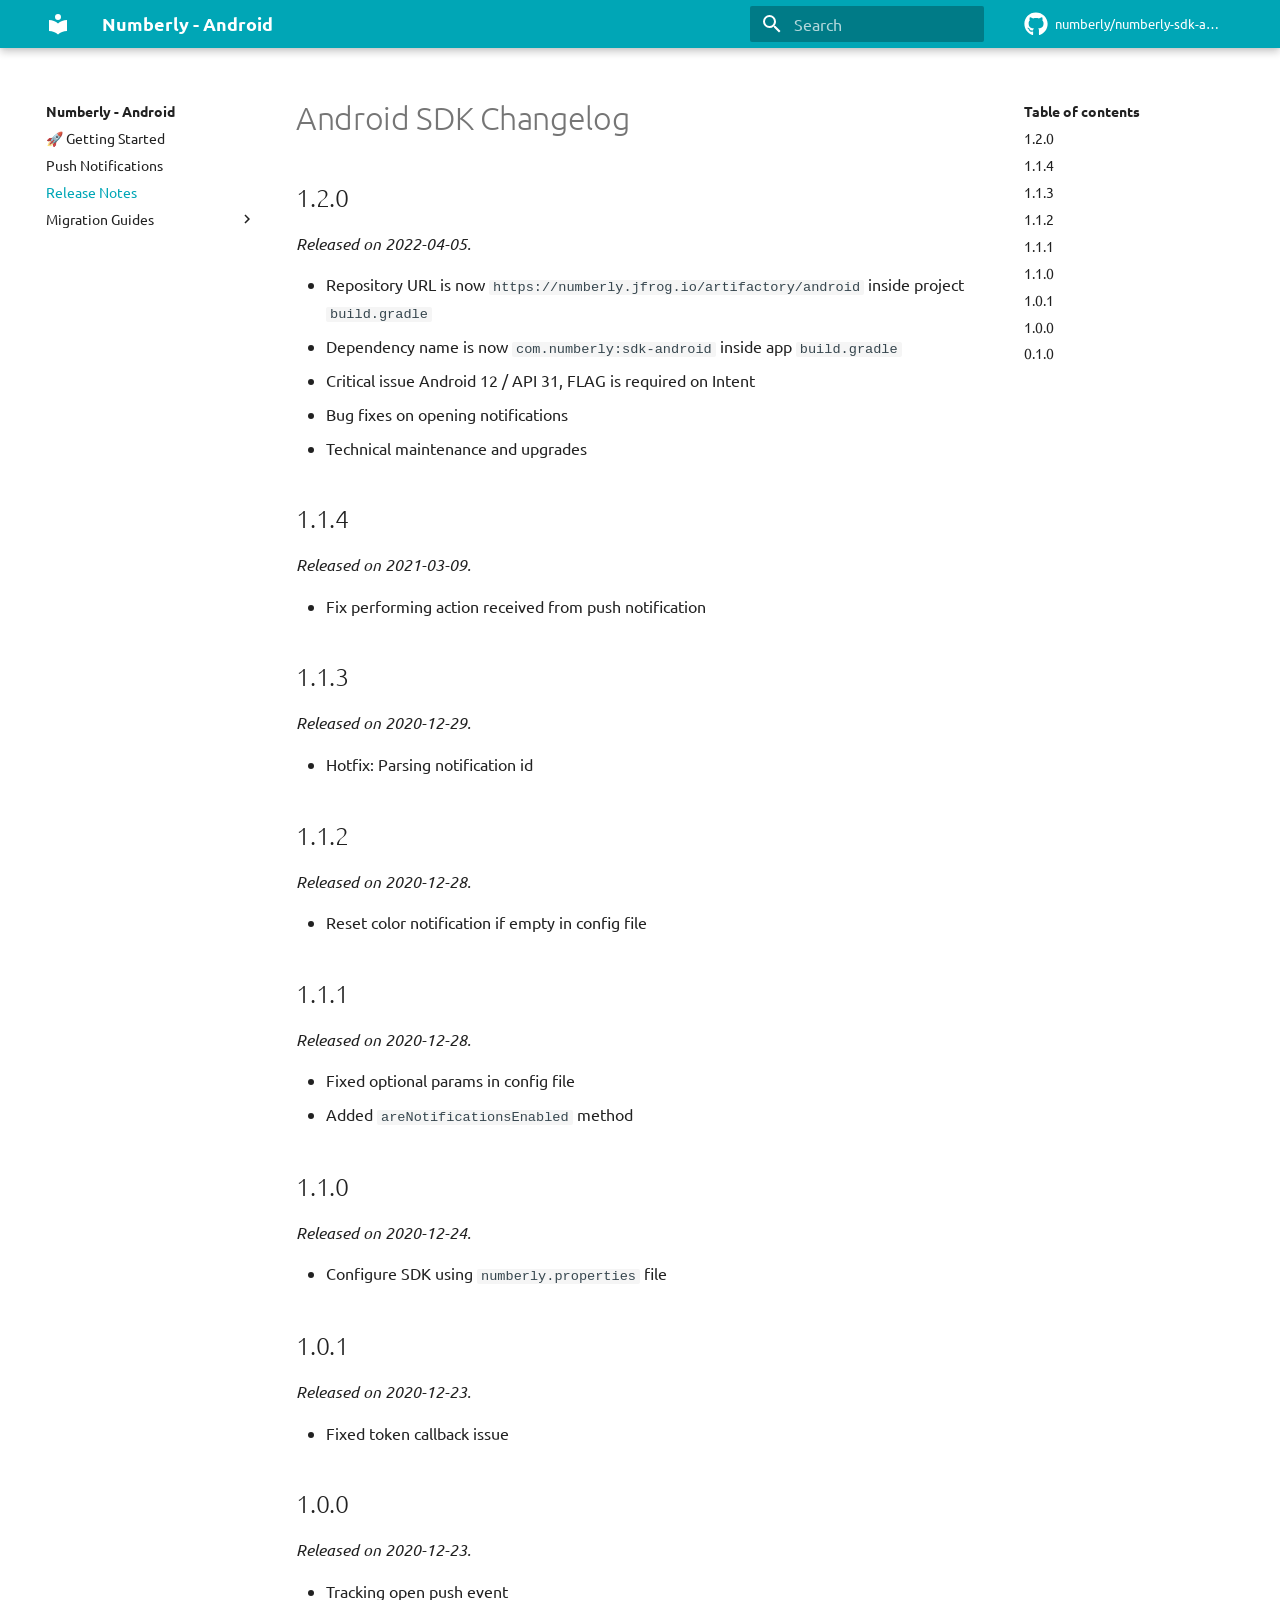
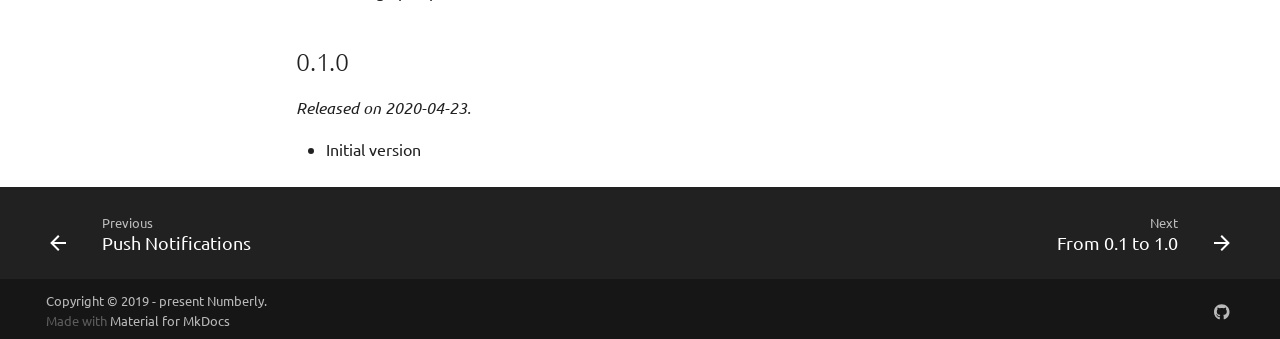
==== commit fbb57860: "Deployed 730a308 with MkDocs version: 1.3.1" ====
--- a/CHANGELOG/index.html
+++ b/CHANGELOG/index.html
@@ -1,9 +1 @@
-<!doctype html><html lang=en class=no-js> <head><meta charset=utf-8><meta name=viewport content="width=device-width,initial-scale=1"><meta name=description content="Numberly Android SDK Docs."><link href=https://numberly.github.io/numberly-sdk-android/CHANGELOG/ rel=canonical><link rel="shortcut icon" href=../assets/favicon.ico><meta name=generator content="mkdocs-1.1.2, mkdocs-material-6.2.3"><title>Release Notes - Numberly - Android</title><link rel=stylesheet href=../assets/stylesheets/main.3b61ea93.min.css><link rel=stylesheet href=../assets/stylesheets/palette.39b8e14a.min.css><link rel=preconnect href=https://fonts.gstatic.com crossorigin><link rel=stylesheet href="https://fonts.googleapis.com/css?family=Ubuntu:300,400,400i,700%7CUbuntu+Mono&display=fallback"><style>body,input{font-family:"Ubuntu",-apple-system,BlinkMacSystemFont,Helvetica,Arial,sans-serif}code,kbd,pre{font-family:"Ubuntu Mono",SFMono-Regular,Consolas,Menlo,monospace}</style><link rel=stylesheet href=../assets/css/custom.css></head> <body dir=ltr data-md-color-scheme=preference data-md-color-primary data-md-color-accent> <script>matchMedia("(prefers-color-scheme: dark)").matches&&document.body.setAttribute("data-md-color-scheme","slate")</script> <input class=md-toggle data-md-toggle=drawer type=checkbox id=__drawer autocomplete=off> <input class=md-toggle data-md-toggle=search type=checkbox id=__search autocomplete=off> <label class=md-overlay for=__drawer></label> <div data-md-component=skip> <a href=#android-sdk-changelog class=md-skip> Skip to content </a> </div> <div data-md-component=announce> </div> <header class=md-header data-md-component=header> <nav class="md-header-nav md-grid" aria-label=Header> <a href=https://numberly.github.io/numberly-sdk-android title="Numberly - Android" class="md-header-nav__button md-logo" aria-label="Numberly - Android"> <svg xmlns=http://www.w3.org/2000/svg viewbox="0 0 24 24"><path d="M12 8a3 3 0 003-3 3 3 0 00-3-3 3 3 0 00-3 3 3 3 0 003 3m0 3.54C9.64 9.35 6.5 8 3 8v11c3.5 0 6.64 1.35 9 3.54 2.36-2.19 5.5-3.54 9-3.54V8c-3.5 0-6.64 1.35-9 3.54z"/></svg> </a> <label class="md-header-nav__button md-icon" for=__drawer> <svg xmlns=http://www.w3.org/2000/svg viewbox="0 0 24 24"><path d="M3 6h18v2H3V6m0 5h18v2H3v-2m0 5h18v2H3v-2z"/></svg> </label> <div class=md-header-nav__title data-md-component=header-title> <div class=md-header-nav__ellipsis> <div class=md-header-nav__topic> <span class=md-ellipsis> Numberly - Android </span> </div> <div class=md-header-nav__topic> <span class=md-ellipsis> Release Notes </span> </div> </div> </div> <label class="md-header-nav__button md-icon" for=__search> <svg xmlns=http://www.w3.org/2000/svg viewbox="0 0 24 24"><path d="M9.5 3A6.5 6.5 0 0116 9.5c0 1.61-.59 3.09-1.56 4.23l.27.27h.79l5 5-1.5 1.5-5-5v-.79l-.27-.27A6.516 6.516 0 019.5 16 6.5 6.5 0 013 9.5 6.5 6.5 0 019.5 3m0 2C7 5 5 7 5 9.5S7 14 9.5 14 14 12 14 9.5 12 5 9.5 5z"/></svg> </label> <div class=md-search data-md-component=search role=dialog> <label class=md-search__overlay for=__search></label> <div class=md-search__inner role=search> <form class=md-search__form name=search> <input type=text class=md-search__input name=query aria-label=Search placeholder=Search autocapitalize=off autocorrect=off autocomplete=off spellcheck=false data-md-component=search-query data-md-state=active required> <label class="md-search__icon md-icon" for=__search> <svg xmlns=http://www.w3.org/2000/svg viewbox="0 0 24 24"><path d="M9.5 3A6.5 6.5 0 0116 9.5c0 1.61-.59 3.09-1.56 4.23l.27.27h.79l5 5-1.5 1.5-5-5v-.79l-.27-.27A6.516 6.516 0 019.5 16 6.5 6.5 0 013 9.5 6.5 6.5 0 019.5 3m0 2C7 5 5 7 5 9.5S7 14 9.5 14 14 12 14 9.5 12 5 9.5 5z"/></svg> <svg xmlns=http://www.w3.org/2000/svg viewbox="0 0 24 24"><path d="M20 11v2H8l5.5 5.5-1.42 1.42L4.16 12l7.92-7.92L13.5 5.5 8 11h12z"/></svg> </label> <button type=reset class="md-search__icon md-icon" aria-label=Clear data-md-component=search-reset tabindex=-1> <svg xmlns=http://www.w3.org/2000/svg viewbox="0 0 24 24"><path d="M19 6.41L17.59 5 12 10.59 6.41 5 5 6.41 10.59 12 5 17.59 6.41 19 12 13.41 17.59 19 19 17.59 13.41 12 19 6.41z"/></svg> </button> </form> <div class=md-search__output> <div class=md-search__scrollwrap data-md-scrollfix> <div class=md-search-result data-md-component=search-result> <div class=md-search-result__meta> Initializing search </div> <ol class=md-search-result__list></ol> </div> </div> </div> </div> </div> <div class=md-header-nav__source> <a href=https://github.com/numberly/numberly-sdk-android title="Go to repository" class=md-source> <div class="md-source__icon md-icon"> <svg xmlns=http://www.w3.org/2000/svg viewbox="0 0 496 512"><path d="M165.9 397.4c0 2-2.3 3.6-5.2 3.6-3.3.3-5.6-1.3-5.6-3.6 0-2 2.3-3.6 5.2-3.6 3-.3 5.6 1.3 5.6 3.6zm-31.1-4.5c-.7 2 1.3 4.3 4.3 4.9 2.6 1 5.6 0 6.2-2s-1.3-4.3-4.3-5.2c-2.6-.7-5.5.3-6.2 2.3zm44.2-1.7c-2.9.7-4.9 2.6-4.6 4.9.3 2 2.9 3.3 5.9 2.6 2.9-.7 4.9-2.6 4.6-4.6-.3-1.9-3-3.2-5.9-2.9zM244.8 8C106.1 8 0 113.3 0 252c0 110.9 69.8 205.8 169.5 239.2 12.8 2.3 17.3-5.6 17.3-12.1 0-6.2-.3-40.4-.3-61.4 0 0-70 15-84.7-29.8 0 0-11.4-29.1-27.8-36.6 0 0-22.9-15.7 1.6-15.4 0 0 24.9 2 38.6 25.8 21.9 38.6 58.6 27.5 72.9 20.9 2.3-16 8.8-27.1 16-33.7-55.9-6.2-112.3-14.3-112.3-110.5 0-27.5 7.6-41.3 23.6-58.9-2.6-6.5-11.1-33.3 2.6-67.9 20.9-6.5 69 27 69 27 20-5.6 41.5-8.5 62.8-8.5s42.8 2.9 62.8 8.5c0 0 48.1-33.6 69-27 13.7 34.7 5.2 61.4 2.6 67.9 16 17.7 25.8 31.5 25.8 58.9 0 96.5-58.9 104.2-114.8 110.5 9.2 7.9 17 22.9 17 46.4 0 33.7-.3 75.4-.3 83.6 0 6.5 4.6 14.4 17.3 12.1C428.2 457.8 496 362.9 496 252 496 113.3 383.5 8 244.8 8zM97.2 352.9c-1.3 1-1 3.3.7 5.2 1.6 1.6 3.9 2.3 5.2 1 1.3-1 1-3.3-.7-5.2-1.6-1.6-3.9-2.3-5.2-1zm-10.8-8.1c-.7 1.3.3 2.9 2.3 3.9 1.6 1 3.6.7 4.3-.7.7-1.3-.3-2.9-2.3-3.9-2-.6-3.6-.3-4.3.7zm32.4 35.6c-1.6 1.3-1 4.3 1.3 6.2 2.3 2.3 5.2 2.6 6.5 1 1.3-1.3.7-4.3-1.3-6.2-2.2-2.3-5.2-2.6-6.5-1zm-11.4-14.7c-1.6 1-1.6 3.6 0 5.9 1.6 2.3 4.3 3.3 5.6 2.3 1.6-1.3 1.6-3.9 0-6.2-1.4-2.3-4-3.3-5.6-2z"/></svg> </div> <div class=md-source__repository> numberly/numberly-sdk-android </div> </a> </div> </nav> </header> <div class=md-container data-md-component=container> <main class=md-main data-md-component=main> <div class="md-main__inner md-grid"> <div class="md-sidebar md-sidebar--primary" data-md-component=navigation> <div class=md-sidebar__scrollwrap> <div class=md-sidebar__inner> <nav class="md-nav md-nav--primary" aria-label=Navigation data-md-level=0> <label class=md-nav__title for=__drawer> <a href=https://numberly.github.io/numberly-sdk-android title="Numberly - Android" class="md-nav__button md-logo" aria-label="Numberly - Android"> <svg xmlns=http://www.w3.org/2000/svg viewbox="0 0 24 24"><path d="M12 8a3 3 0 003-3 3 3 0 00-3-3 3 3 0 00-3 3 3 3 0 003 3m0 3.54C9.64 9.35 6.5 8 3 8v11c3.5 0 6.64 1.35 9 3.54 2.36-2.19 5.5-3.54 9-3.54V8c-3.5 0-6.64 1.35-9 3.54z"/></svg> </a> Numberly - Android </label> <div class=md-nav__source> <a href=https://github.com/numberly/numberly-sdk-android title="Go to repository" class=md-source> <div class="md-source__icon md-icon"> <svg xmlns=http://www.w3.org/2000/svg viewbox="0 0 496 512"><path d="M165.9 397.4c0 2-2.3 3.6-5.2 3.6-3.3.3-5.6-1.3-5.6-3.6 0-2 2.3-3.6 5.2-3.6 3-.3 5.6 1.3 5.6 3.6zm-31.1-4.5c-.7 2 1.3 4.3 4.3 4.9 2.6 1 5.6 0 6.2-2s-1.3-4.3-4.3-5.2c-2.6-.7-5.5.3-6.2 2.3zm44.2-1.7c-2.9.7-4.9 2.6-4.6 4.9.3 2 2.9 3.3 5.9 2.6 2.9-.7 4.9-2.6 4.6-4.6-.3-1.9-3-3.2-5.9-2.9zM244.8 8C106.1 8 0 113.3 0 252c0 110.9 69.8 205.8 169.5 239.2 12.8 2.3 17.3-5.6 17.3-12.1 0-6.2-.3-40.4-.3-61.4 0 0-70 15-84.7-29.8 0 0-11.4-29.1-27.8-36.6 0 0-22.9-15.7 1.6-15.4 0 0 24.9 2 38.6 25.8 21.9 38.6 58.6 27.5 72.9 20.9 2.3-16 8.8-27.1 16-33.7-55.9-6.2-112.3-14.3-112.3-110.5 0-27.5 7.6-41.3 23.6-58.9-2.6-6.5-11.1-33.3 2.6-67.9 20.9-6.5 69 27 69 27 20-5.6 41.5-8.5 62.8-8.5s42.8 2.9 62.8 8.5c0 0 48.1-33.6 69-27 13.7 34.7 5.2 61.4 2.6 67.9 16 17.7 25.8 31.5 25.8 58.9 0 96.5-58.9 104.2-114.8 110.5 9.2 7.9 17 22.9 17 46.4 0 33.7-.3 75.4-.3 83.6 0 6.5 4.6 14.4 17.3 12.1C428.2 457.8 496 362.9 496 252 496 113.3 383.5 8 244.8 8zM97.2 352.9c-1.3 1-1 3.3.7 5.2 1.6 1.6 3.9 2.3 5.2 1 1.3-1 1-3.3-.7-5.2-1.6-1.6-3.9-2.3-5.2-1zm-10.8-8.1c-.7 1.3.3 2.9 2.3 3.9 1.6 1 3.6.7 4.3-.7.7-1.3-.3-2.9-2.3-3.9-2-.6-3.6-.3-4.3.7zm32.4 35.6c-1.6 1.3-1 4.3 1.3 6.2 2.3 2.3 5.2 2.6 6.5 1 1.3-1.3.7-4.3-1.3-6.2-2.2-2.3-5.2-2.6-6.5-1zm-11.4-14.7c-1.6 1-1.6 3.6 0 5.9 1.6 2.3 4.3 3.3 5.6 2.3 1.6-1.3 1.6-3.9 0-6.2-1.4-2.3-4-3.3-5.6-2z"/></svg> </div> <div class=md-source__repository> numberly/numberly-sdk-android </div> </a> </div> <ul class=md-nav__list data-md-scrollfix> <li class=md-nav__item> <a href=.. class=md-nav__link> 🚀 Getting Started </a> </li> <li class=md-nav__item> <a href=../push-notifications/ class=md-nav__link> Push Notifications </a> </li> <li class="md-nav__item md-nav__item--active"> <input class="md-nav__toggle md-toggle" data-md-toggle=toc type=checkbox id=__toc> <label class="md-nav__link md-nav__link--active" for=__toc> Release Notes <span class="md-nav__icon md-icon"></span> </label> <a href=./ class="md-nav__link md-nav__link--active"> Release Notes </a> <nav class="md-nav md-nav--secondary" aria-label="Table of contents"> <label class=md-nav__title for=__toc> <span class="md-nav__icon md-icon"></span> Table of contents </label> <ul class=md-nav__list data-md-scrollfix> <li class=md-nav__item> <a href=#114 class=md-nav__link> 1.1.4 </a> </li> <li class=md-nav__item> <a href=#113 class=md-nav__link> 1.1.3 </a> </li> <li class=md-nav__item> <a href=#112 class=md-nav__link> 1.1.2 </a> </li> <li class=md-nav__item> <a href=#111 class=md-nav__link> 1.1.1 </a> </li> <li class=md-nav__item> <a href=#110 class=md-nav__link> 1.1.0 </a> </li> <li class=md-nav__item> <a href=#101 class=md-nav__link> 1.0.1 </a> </li> <li class=md-nav__item> <a href=#100 class=md-nav__link> 1.0.0 </a> </li> <li class=md-nav__item> <a href=#010 class=md-nav__link> 0.1.0 </a> </li> </ul> </nav> </li> <li class="md-nav__item md-nav__item--nested"> <input class="md-nav__toggle md-toggle" data-md-toggle=nav-4 type=checkbox id=nav-4> <label class=md-nav__link for=nav-4> Migration Guides <span class="md-nav__icon md-icon"></span> </label> <nav class=md-nav aria-label="Migration Guides" data-md-level=1> <label class=md-nav__title for=nav-4> <span class="md-nav__icon md-icon"></span> Migration Guides </label> <ul class=md-nav__list data-md-scrollfix> <li class=md-nav__item> <a href=../migration-guides/0-1_to_1-1/ class=md-nav__link> From 0.1 to 1.0 </a> </li> </ul> </nav> </li> </ul> </nav> </div> </div> </div> <div class="md-sidebar md-sidebar--secondary" data-md-component=toc> <div class=md-sidebar__scrollwrap> <div class=md-sidebar__inner> <nav class="md-nav md-nav--secondary" aria-label="Table of contents"> <label class=md-nav__title for=__toc> <span class="md-nav__icon md-icon"></span> Table of contents </label> <ul class=md-nav__list data-md-scrollfix> <li class=md-nav__item> <a href=#114 class=md-nav__link> 1.1.4 </a> </li> <li class=md-nav__item> <a href=#113 class=md-nav__link> 1.1.3 </a> </li> <li class=md-nav__item> <a href=#112 class=md-nav__link> 1.1.2 </a> </li> <li class=md-nav__item> <a href=#111 class=md-nav__link> 1.1.1 </a> </li> <li class=md-nav__item> <a href=#110 class=md-nav__link> 1.1.0 </a> </li> <li class=md-nav__item> <a href=#101 class=md-nav__link> 1.0.1 </a> </li> <li class=md-nav__item> <a href=#100 class=md-nav__link> 1.0.0 </a> </li> <li class=md-nav__item> <a href=#010 class=md-nav__link> 0.1.0 </a> </li> </ul> </nav> </div> </div> </div> <div class=md-content> <article class="md-content__inner md-typeset"> <h1 id=android-sdk-changelog>Android SDK Changelog<a class=headerlink href=#android-sdk-changelog title="Permanent link">&para;</a></h1> <h2 id=114>1.1.4<a class=headerlink href=#114 title="Permanent link">&para;</a></h2> <p><em>Released on 2021-03-09.</em></p> <ul> <li>Fix performing action received from push notification</li> </ul> <h2 id=113>1.1.3<a class=headerlink href=#113 title="Permanent link">&para;</a></h2> <p><em>Released on 2020-12-29.</em></p> <ul> <li>Hotfix: Parsing notification id</li> </ul> <h2 id=112>1.1.2<a class=headerlink href=#112 title="Permanent link">&para;</a></h2> <p><em>Released on 2020-12-28.</em></p> <ul> <li>Reset color notification if empty in config file</li> </ul> <h2 id=111>1.1.1<a class=headerlink href=#111 title="Permanent link">&para;</a></h2> <p><em>Released on 2020-12-28.</em></p> <ul> <li>Fixed optional params in config file</li> <li>Added <code>areNotificationsEnabled</code> method</li> </ul> <h2 id=110>1.1.0<a class=headerlink href=#110 title="Permanent link">&para;</a></h2> <p><em>Released on 2020-12-24.</em></p> <ul> <li>Configure SDK using <code>numberly.properties</code> file</li> </ul> <h2 id=101>1.0.1<a class=headerlink href=#101 title="Permanent link">&para;</a></h2> <p><em>Released on 2020-12-23.</em></p> <ul> <li>Fixed token callback issue</li> </ul> <h2 id=100>1.0.0<a class=headerlink href=#100 title="Permanent link">&para;</a></h2> <p><em>Released on 2020-12-23.</em></p> <ul> <li>Tracking open push event</li> </ul> <h2 id=010>0.1.0<a class=headerlink href=#010 title="Permanent link">&para;</a></h2> <p><em>Released on 2020-04-23.</em></p> <ul> <li>Initial version</li> </ul> </article> </div> </div> </main> <footer class=md-footer> <div class=md-footer-nav> <nav class="md-footer-nav__inner md-grid" aria-label=Footer> <a href=../push-notifications/ class="md-footer-nav__link md-footer-nav__link--prev" rel=prev> <div class="md-footer-nav__button md-icon"> <svg xmlns=http://www.w3.org/2000/svg viewbox="0 0 24 24"><path d="M20 11v2H8l5.5 5.5-1.42 1.42L4.16 12l7.92-7.92L13.5 5.5 8 11h12z"/></svg> </div> <div class=md-footer-nav__title> <div class=md-ellipsis> <span class=md-footer-nav__direction> Previous </span> Push Notifications </div> </div> </a> <a href=../migration-guides/0-1_to_1-1/ class="md-footer-nav__link md-footer-nav__link--next" rel=next> <div class=md-footer-nav__title> <div class=md-ellipsis> <span class=md-footer-nav__direction> Next </span> From 0.1 to 1.0 </div> </div> <div class="md-footer-nav__button md-icon"> <svg xmlns=http://www.w3.org/2000/svg viewbox="0 0 24 24"><path d="M4 11v2h12l-5.5 5.5 1.42 1.42L19.84 12l-7.92-7.92L10.5 5.5 16 11H4z"/></svg> </div> </a> </nav> </div> <div class="md-footer-meta md-typeset"> <div class="md-footer-meta__inner md-grid"> <div class=md-footer-copyright> <div class=md-footer-copyright__highlight> Copyright &copy; 2019 - present Numberly. </div> Made with <a href=https://squidfunk.github.io/mkdocs-material/ target=_blank rel=noopener> Material for MkDocs </a> </div> <div class=md-footer-social> <a href=https://github.com/numberly target=_blank rel=noopener title=github.com class=md-footer-social__link> <svg xmlns=http://www.w3.org/2000/svg viewbox="0 0 496 512"><path d="M165.9 397.4c0 2-2.3 3.6-5.2 3.6-3.3.3-5.6-1.3-5.6-3.6 0-2 2.3-3.6 5.2-3.6 3-.3 5.6 1.3 5.6 3.6zm-31.1-4.5c-.7 2 1.3 4.3 4.3 4.9 2.6 1 5.6 0 6.2-2s-1.3-4.3-4.3-5.2c-2.6-.7-5.5.3-6.2 2.3zm44.2-1.7c-2.9.7-4.9 2.6-4.6 4.9.3 2 2.9 3.3 5.9 2.6 2.9-.7 4.9-2.6 4.6-4.6-.3-1.9-3-3.2-5.9-2.9zM244.8 8C106.1 8 0 113.3 0 252c0 110.9 69.8 205.8 169.5 239.2 12.8 2.3 17.3-5.6 17.3-12.1 0-6.2-.3-40.4-.3-61.4 0 0-70 15-84.7-29.8 0 0-11.4-29.1-27.8-36.6 0 0-22.9-15.7 1.6-15.4 0 0 24.9 2 38.6 25.8 21.9 38.6 58.6 27.5 72.9 20.9 2.3-16 8.8-27.1 16-33.7-55.9-6.2-112.3-14.3-112.3-110.5 0-27.5 7.6-41.3 23.6-58.9-2.6-6.5-11.1-33.3 2.6-67.9 20.9-6.5 69 27 69 27 20-5.6 41.5-8.5 62.8-8.5s42.8 2.9 62.8 8.5c0 0 48.1-33.6 69-27 13.7 34.7 5.2 61.4 2.6 67.9 16 17.7 25.8 31.5 25.8 58.9 0 96.5-58.9 104.2-114.8 110.5 9.2 7.9 17 22.9 17 46.4 0 33.7-.3 75.4-.3 83.6 0 6.5 4.6 14.4 17.3 12.1C428.2 457.8 496 362.9 496 252 496 113.3 383.5 8 244.8 8zM97.2 352.9c-1.3 1-1 3.3.7 5.2 1.6 1.6 3.9 2.3 5.2 1 1.3-1 1-3.3-.7-5.2-1.6-1.6-3.9-2.3-5.2-1zm-10.8-8.1c-.7 1.3.3 2.9 2.3 3.9 1.6 1 3.6.7 4.3-.7.7-1.3-.3-2.9-2.3-3.9-2-.6-3.6-.3-4.3.7zm32.4 35.6c-1.6 1.3-1 4.3 1.3 6.2 2.3 2.3 5.2 2.6 6.5 1 1.3-1.3.7-4.3-1.3-6.2-2.2-2.3-5.2-2.6-6.5-1zm-11.4-14.7c-1.6 1-1.6 3.6 0 5.9 1.6 2.3 4.3 3.3 5.6 2.3 1.6-1.3 1.6-3.9 0-6.2-1.4-2.3-4-3.3-5.6-2z"/></svg> </a> </div> </div> </div> </footer> </div> <script src=../assets/javascripts/vendor.08c56446.min.js></script> <script src=../assets/javascripts/bundle.6ced434e.min.js></script><script id=__lang type=application/json>{"clipboard.copy": "Copy to clipboard", "clipboard.copied": "Copied to clipboard", "search.config.lang": "en", "search.config.pipeline": "trimmer, stopWordFilter", "search.config.separator": "[\\s\\-]+", "search.placeholder": "Search", "search.result.placeholder": "Type to start searching", "search.result.none": "No matching documents", "search.result.one": "1 matching document", "search.result.other": "# matching documents", "search.result.more.one": "1 more on this page", "search.result.more.other": "# more on this page", "search.result.term.missing": "Missing"}</script> <script>
-        app = initialize({
-          base: "..",
-          features: [],
-          search: Object.assign({
-            worker: "../assets/javascripts/worker/search.8c7e0a7e.min.js"
-          }, typeof search !== "undefined" && search)
-        })
-      </script> </body> </html>+<!doctype html><html lang=en class=no-js> <head><meta charset=utf-8><meta name=viewport content="width=device-width,initial-scale=1"><meta name=description content="Numberly Android SDK Docs."><link href=https://numberly.github.io/numberly-sdk-android/CHANGELOG/ rel=canonical><link rel=icon href=../assets/favicon.ico><meta name=generator content="mkdocs-1.3.1, mkdocs-material-8.4.1"><title>Release Notes - Numberly - Android</title><link rel=stylesheet href=../assets/stylesheets/main.69437709.min.css><link rel=stylesheet href=../assets/stylesheets/palette.cbb835fc.min.css><link rel=preconnect href=https://fonts.gstatic.com crossorigin><link rel=stylesheet href="https://fonts.googleapis.com/css?family=Ubuntu:300,300i,400,400i,700,700i%7CUbuntu+Mono:400,400i,700,700i&display=fallback"><style>:root{--md-text-font:"Ubuntu";--md-code-font:"Ubuntu Mono"}</style><link rel=stylesheet href=../assets/css/custom.css><script>__md_scope=new URL("..",location),__md_hash=e=>[...e].reduce((e,_)=>(e<<5)-e+_.charCodeAt(0),0),__md_get=(e,_=localStorage,t=__md_scope)=>JSON.parse(_.getItem(t.pathname+"."+e)),__md_set=(e,_,t=localStorage,a=__md_scope)=>{try{t.setItem(a.pathname+"."+e,JSON.stringify(_))}catch(e){}}</script></head> <body dir=ltr data-md-color-scheme=preference data-md-color-primary data-md-color-accent> <input class=md-toggle data-md-toggle=drawer type=checkbox id=__drawer autocomplete=off> <input class=md-toggle data-md-toggle=search type=checkbox id=__search autocomplete=off> <label class=md-overlay for=__drawer></label> <div data-md-component=skip> <a href=#android-sdk-changelog class=md-skip> Skip to content </a> </div> <div data-md-component=announce> </div> <header class=md-header data-md-component=header> <nav class="md-header__inner md-grid" aria-label=Header> <a href=.. title="Numberly - Android" class="md-header__button md-logo" aria-label="Numberly - Android" data-md-component=logo> <svg xmlns=http://www.w3.org/2000/svg viewbox="0 0 24 24"><path d="M12 8a3 3 0 0 0 3-3 3 3 0 0 0-3-3 3 3 0 0 0-3 3 3 3 0 0 0 3 3m0 3.54C9.64 9.35 6.5 8 3 8v11c3.5 0 6.64 1.35 9 3.54 2.36-2.19 5.5-3.54 9-3.54V8c-3.5 0-6.64 1.35-9 3.54Z"/></svg> </a> <label class="md-header__button md-icon" for=__drawer> <svg xmlns=http://www.w3.org/2000/svg viewbox="0 0 24 24"><path d="M3 6h18v2H3V6m0 5h18v2H3v-2m0 5h18v2H3v-2Z"/></svg> </label> <div class=md-header__title data-md-component=header-title> <div class=md-header__ellipsis> <div class=md-header__topic> <span class=md-ellipsis> Numberly - Android </span> </div> <div class=md-header__topic data-md-component=header-topic> <span class=md-ellipsis> Release Notes </span> </div> </div> </div> <label class="md-header__button md-icon" for=__search> <svg xmlns=http://www.w3.org/2000/svg viewbox="0 0 24 24"><path d="M9.5 3A6.5 6.5 0 0 1 16 9.5c0 1.61-.59 3.09-1.56 4.23l.27.27h.79l5 5-1.5 1.5-5-5v-.79l-.27-.27A6.516 6.516 0 0 1 9.5 16 6.5 6.5 0 0 1 3 9.5 6.5 6.5 0 0 1 9.5 3m0 2C7 5 5 7 5 9.5S7 14 9.5 14 14 12 14 9.5 12 5 9.5 5Z"/></svg> </label> <div class=md-search data-md-component=search role=dialog> <label class=md-search__overlay for=__search></label> <div class=md-search__inner role=search> <form class=md-search__form name=search> <input type=text class=md-search__input name=query aria-label=Search placeholder=Search autocapitalize=off autocorrect=off autocomplete=off spellcheck=false data-md-component=search-query required> <label class="md-search__icon md-icon" for=__search> <svg xmlns=http://www.w3.org/2000/svg viewbox="0 0 24 24"><path d="M9.5 3A6.5 6.5 0 0 1 16 9.5c0 1.61-.59 3.09-1.56 4.23l.27.27h.79l5 5-1.5 1.5-5-5v-.79l-.27-.27A6.516 6.516 0 0 1 9.5 16 6.5 6.5 0 0 1 3 9.5 6.5 6.5 0 0 1 9.5 3m0 2C7 5 5 7 5 9.5S7 14 9.5 14 14 12 14 9.5 12 5 9.5 5Z"/></svg> <svg xmlns=http://www.w3.org/2000/svg viewbox="0 0 24 24"><path d="M20 11v2H8l5.5 5.5-1.42 1.42L4.16 12l7.92-7.92L13.5 5.5 8 11h12Z"/></svg> </label> <nav class=md-search__options aria-label=Search> <button type=reset class="md-search__icon md-icon" aria-label=Clear tabindex=-1> <svg xmlns=http://www.w3.org/2000/svg viewbox="0 0 24 24"><path d="M19 6.41 17.59 5 12 10.59 6.41 5 5 6.41 10.59 12 5 17.59 6.41 19 12 13.41 17.59 19 19 17.59 13.41 12 19 6.41Z"/></svg> </button> </nav> </form> <div class=md-search__output> <div class=md-search__scrollwrap data-md-scrollfix> <div class=md-search-result data-md-component=search-result> <div class=md-search-result__meta> Initializing search </div> <ol class=md-search-result__list></ol> </div> </div> </div> </div> </div> <div class=md-header__source> <a href=https://github.com/numberly/numberly-sdk-android title="Go to repository" class=md-source data-md-component=source> <div class="md-source__icon md-icon"> <svg xmlns=http://www.w3.org/2000/svg viewbox="0 0 496 512"><!-- Font Awesome Free 6.1.2 by @fontawesome - https://fontawesome.com License - https://fontawesome.com/license/free (Icons: CC BY 4.0, Fonts: SIL OFL 1.1, Code: MIT License) Copyright 2022 Fonticons, Inc.--><path d="M165.9 397.4c0 2-2.3 3.6-5.2 3.6-3.3.3-5.6-1.3-5.6-3.6 0-2 2.3-3.6 5.2-3.6 3-.3 5.6 1.3 5.6 3.6zm-31.1-4.5c-.7 2 1.3 4.3 4.3 4.9 2.6 1 5.6 0 6.2-2s-1.3-4.3-4.3-5.2c-2.6-.7-5.5.3-6.2 2.3zm44.2-1.7c-2.9.7-4.9 2.6-4.6 4.9.3 2 2.9 3.3 5.9 2.6 2.9-.7 4.9-2.6 4.6-4.6-.3-1.9-3-3.2-5.9-2.9zM244.8 8C106.1 8 0 113.3 0 252c0 110.9 69.8 205.8 169.5 239.2 12.8 2.3 17.3-5.6 17.3-12.1 0-6.2-.3-40.4-.3-61.4 0 0-70 15-84.7-29.8 0 0-11.4-29.1-27.8-36.6 0 0-22.9-15.7 1.6-15.4 0 0 24.9 2 38.6 25.8 21.9 38.6 58.6 27.5 72.9 20.9 2.3-16 8.8-27.1 16-33.7-55.9-6.2-112.3-14.3-112.3-110.5 0-27.5 7.6-41.3 23.6-58.9-2.6-6.5-11.1-33.3 2.6-67.9 20.9-6.5 69 27 69 27 20-5.6 41.5-8.5 62.8-8.5s42.8 2.9 62.8 8.5c0 0 48.1-33.6 69-27 13.7 34.7 5.2 61.4 2.6 67.9 16 17.7 25.8 31.5 25.8 58.9 0 96.5-58.9 104.2-114.8 110.5 9.2 7.9 17 22.9 17 46.4 0 33.7-.3 75.4-.3 83.6 0 6.5 4.6 14.4 17.3 12.1C428.2 457.8 496 362.9 496 252 496 113.3 383.5 8 244.8 8zM97.2 352.9c-1.3 1-1 3.3.7 5.2 1.6 1.6 3.9 2.3 5.2 1 1.3-1 1-3.3-.7-5.2-1.6-1.6-3.9-2.3-5.2-1zm-10.8-8.1c-.7 1.3.3 2.9 2.3 3.9 1.6 1 3.6.7 4.3-.7.7-1.3-.3-2.9-2.3-3.9-2-.6-3.6-.3-4.3.7zm32.4 35.6c-1.6 1.3-1 4.3 1.3 6.2 2.3 2.3 5.2 2.6 6.5 1 1.3-1.3.7-4.3-1.3-6.2-2.2-2.3-5.2-2.6-6.5-1zm-11.4-14.7c-1.6 1-1.6 3.6 0 5.9 1.6 2.3 4.3 3.3 5.6 2.3 1.6-1.3 1.6-3.9 0-6.2-1.4-2.3-4-3.3-5.6-2z"/></svg> </div> <div class=md-source__repository> numberly/numberly-sdk-android </div> </a> </div> </nav> </header> <div class=md-container data-md-component=container> <main class=md-main data-md-component=main> <div class="md-main__inner md-grid"> <div class="md-sidebar md-sidebar--primary" data-md-component=sidebar data-md-type=navigation> <div class=md-sidebar__scrollwrap> <div class=md-sidebar__inner> <nav class="md-nav md-nav--primary" aria-label=Navigation data-md-level=0> <label class=md-nav__title for=__drawer> <a href=.. title="Numberly - Android" class="md-nav__button md-logo" aria-label="Numberly - Android" data-md-component=logo> <svg xmlns=http://www.w3.org/2000/svg viewbox="0 0 24 24"><path d="M12 8a3 3 0 0 0 3-3 3 3 0 0 0-3-3 3 3 0 0 0-3 3 3 3 0 0 0 3 3m0 3.54C9.64 9.35 6.5 8 3 8v11c3.5 0 6.64 1.35 9 3.54 2.36-2.19 5.5-3.54 9-3.54V8c-3.5 0-6.64 1.35-9 3.54Z"/></svg> </a> Numberly - Android </label> <div class=md-nav__source> <a href=https://github.com/numberly/numberly-sdk-android title="Go to repository" class=md-source data-md-component=source> <div class="md-source__icon md-icon"> <svg xmlns=http://www.w3.org/2000/svg viewbox="0 0 496 512"><!-- Font Awesome Free 6.1.2 by @fontawesome - https://fontawesome.com License - https://fontawesome.com/license/free (Icons: CC BY 4.0, Fonts: SIL OFL 1.1, Code: MIT License) Copyright 2022 Fonticons, Inc.--><path d="M165.9 397.4c0 2-2.3 3.6-5.2 3.6-3.3.3-5.6-1.3-5.6-3.6 0-2 2.3-3.6 5.2-3.6 3-.3 5.6 1.3 5.6 3.6zm-31.1-4.5c-.7 2 1.3 4.3 4.3 4.9 2.6 1 5.6 0 6.2-2s-1.3-4.3-4.3-5.2c-2.6-.7-5.5.3-6.2 2.3zm44.2-1.7c-2.9.7-4.9 2.6-4.6 4.9.3 2 2.9 3.3 5.9 2.6 2.9-.7 4.9-2.6 4.6-4.6-.3-1.9-3-3.2-5.9-2.9zM244.8 8C106.1 8 0 113.3 0 252c0 110.9 69.8 205.8 169.5 239.2 12.8 2.3 17.3-5.6 17.3-12.1 0-6.2-.3-40.4-.3-61.4 0 0-70 15-84.7-29.8 0 0-11.4-29.1-27.8-36.6 0 0-22.9-15.7 1.6-15.4 0 0 24.9 2 38.6 25.8 21.9 38.6 58.6 27.5 72.9 20.9 2.3-16 8.8-27.1 16-33.7-55.9-6.2-112.3-14.3-112.3-110.5 0-27.5 7.6-41.3 23.6-58.9-2.6-6.5-11.1-33.3 2.6-67.9 20.9-6.5 69 27 69 27 20-5.6 41.5-8.5 62.8-8.5s42.8 2.9 62.8 8.5c0 0 48.1-33.6 69-27 13.7 34.7 5.2 61.4 2.6 67.9 16 17.7 25.8 31.5 25.8 58.9 0 96.5-58.9 104.2-114.8 110.5 9.2 7.9 17 22.9 17 46.4 0 33.7-.3 75.4-.3 83.6 0 6.5 4.6 14.4 17.3 12.1C428.2 457.8 496 362.9 496 252 496 113.3 383.5 8 244.8 8zM97.2 352.9c-1.3 1-1 3.3.7 5.2 1.6 1.6 3.9 2.3 5.2 1 1.3-1 1-3.3-.7-5.2-1.6-1.6-3.9-2.3-5.2-1zm-10.8-8.1c-.7 1.3.3 2.9 2.3 3.9 1.6 1 3.6.7 4.3-.7.7-1.3-.3-2.9-2.3-3.9-2-.6-3.6-.3-4.3.7zm32.4 35.6c-1.6 1.3-1 4.3 1.3 6.2 2.3 2.3 5.2 2.6 6.5 1 1.3-1.3.7-4.3-1.3-6.2-2.2-2.3-5.2-2.6-6.5-1zm-11.4-14.7c-1.6 1-1.6 3.6 0 5.9 1.6 2.3 4.3 3.3 5.6 2.3 1.6-1.3 1.6-3.9 0-6.2-1.4-2.3-4-3.3-5.6-2z"/></svg> </div> <div class=md-source__repository> numberly/numberly-sdk-android </div> </a> </div> <ul class=md-nav__list data-md-scrollfix> <li class=md-nav__item> <a href=.. class=md-nav__link> 🚀 Getting Started </a> </li> <li class=md-nav__item> <a href=../push-notifications/ class=md-nav__link> Push Notifications </a> </li> <li class="md-nav__item md-nav__item--active"> <input class="md-nav__toggle md-toggle" data-md-toggle=toc type=checkbox id=__toc> <label class="md-nav__link md-nav__link--active" for=__toc> Release Notes <span class="md-nav__icon md-icon"></span> </label> <a href=./ class="md-nav__link md-nav__link--active"> Release Notes </a> <nav class="md-nav md-nav--secondary" aria-label="Table of contents"> <label class=md-nav__title for=__toc> <span class="md-nav__icon md-icon"></span> Table of contents </label> <ul class=md-nav__list data-md-component=toc data-md-scrollfix> <li class=md-nav__item> <a href=#120 class=md-nav__link> 1.2.0 </a> </li> <li class=md-nav__item> <a href=#114 class=md-nav__link> 1.1.4 </a> </li> <li class=md-nav__item> <a href=#113 class=md-nav__link> 1.1.3 </a> </li> <li class=md-nav__item> <a href=#112 class=md-nav__link> 1.1.2 </a> </li> <li class=md-nav__item> <a href=#111 class=md-nav__link> 1.1.1 </a> </li> <li class=md-nav__item> <a href=#110 class=md-nav__link> 1.1.0 </a> </li> <li class=md-nav__item> <a href=#101 class=md-nav__link> 1.0.1 </a> </li> <li class=md-nav__item> <a href=#100 class=md-nav__link> 1.0.0 </a> </li> <li class=md-nav__item> <a href=#010 class=md-nav__link> 0.1.0 </a> </li> </ul> </nav> </li> <li class="md-nav__item md-nav__item--nested"> <input class="md-nav__toggle md-toggle" data-md-toggle=__nav_4 type=checkbox id=__nav_4> <label class=md-nav__link for=__nav_4> Migration Guides <span class="md-nav__icon md-icon"></span> </label> <nav class=md-nav aria-label="Migration Guides" data-md-level=1> <label class=md-nav__title for=__nav_4> <span class="md-nav__icon md-icon"></span> Migration Guides </label> <ul class=md-nav__list data-md-scrollfix> <li class=md-nav__item> <a href=../migration-guides/0-1_to_1-1/ class=md-nav__link> From 0.1 to 1.0 </a> </li> </ul> </nav> </li> </ul> </nav> </div> </div> </div> <div class="md-sidebar md-sidebar--secondary" data-md-component=sidebar data-md-type=toc> <div class=md-sidebar__scrollwrap> <div class=md-sidebar__inner> <nav class="md-nav md-nav--secondary" aria-label="Table of contents"> <label class=md-nav__title for=__toc> <span class="md-nav__icon md-icon"></span> Table of contents </label> <ul class=md-nav__list data-md-component=toc data-md-scrollfix> <li class=md-nav__item> <a href=#120 class=md-nav__link> 1.2.0 </a> </li> <li class=md-nav__item> <a href=#114 class=md-nav__link> 1.1.4 </a> </li> <li class=md-nav__item> <a href=#113 class=md-nav__link> 1.1.3 </a> </li> <li class=md-nav__item> <a href=#112 class=md-nav__link> 1.1.2 </a> </li> <li class=md-nav__item> <a href=#111 class=md-nav__link> 1.1.1 </a> </li> <li class=md-nav__item> <a href=#110 class=md-nav__link> 1.1.0 </a> </li> <li class=md-nav__item> <a href=#101 class=md-nav__link> 1.0.1 </a> </li> <li class=md-nav__item> <a href=#100 class=md-nav__link> 1.0.0 </a> </li> <li class=md-nav__item> <a href=#010 class=md-nav__link> 0.1.0 </a> </li> </ul> </nav> </div> </div> </div> <div class=md-content data-md-component=content> <article class="md-content__inner md-typeset"> <h1 id=android-sdk-changelog>Android SDK Changelog<a class=headerlink href=#android-sdk-changelog title="Permanent link">&para;</a></h1> <h2 id=120>1.2.0<a class=headerlink href=#120 title="Permanent link">&para;</a></h2> <p><em>Released on 2022-04-05.</em></p> <ul> <li>Repository URL is now <code>https://numberly.jfrog.io/artifactory/android</code> inside project <code>build.gradle</code></li> <li>Dependency name is now <code>com.numberly:sdk-android</code> inside app <code>build.gradle</code></li> <li>Critical issue Android 12 / API 31, FLAG is required on Intent</li> <li>Bug fixes on opening notifications</li> <li>Technical maintenance and upgrades</li> </ul> <h2 id=114>1.1.4<a class=headerlink href=#114 title="Permanent link">&para;</a></h2> <p><em>Released on 2021-03-09.</em></p> <ul> <li>Fix performing action received from push notification</li> </ul> <h2 id=113>1.1.3<a class=headerlink href=#113 title="Permanent link">&para;</a></h2> <p><em>Released on 2020-12-29.</em></p> <ul> <li>Hotfix: Parsing notification id</li> </ul> <h2 id=112>1.1.2<a class=headerlink href=#112 title="Permanent link">&para;</a></h2> <p><em>Released on 2020-12-28.</em></p> <ul> <li>Reset color notification if empty in config file</li> </ul> <h2 id=111>1.1.1<a class=headerlink href=#111 title="Permanent link">&para;</a></h2> <p><em>Released on 2020-12-28.</em></p> <ul> <li>Fixed optional params in config file</li> <li>Added <code>areNotificationsEnabled</code> method</li> </ul> <h2 id=110>1.1.0<a class=headerlink href=#110 title="Permanent link">&para;</a></h2> <p><em>Released on 2020-12-24.</em></p> <ul> <li>Configure SDK using <code>numberly.properties</code> file</li> </ul> <h2 id=101>1.0.1<a class=headerlink href=#101 title="Permanent link">&para;</a></h2> <p><em>Released on 2020-12-23.</em></p> <ul> <li>Fixed token callback issue</li> </ul> <h2 id=100>1.0.0<a class=headerlink href=#100 title="Permanent link">&para;</a></h2> <p><em>Released on 2020-12-23.</em></p> <ul> <li>Tracking open push event</li> </ul> <h2 id=010>0.1.0<a class=headerlink href=#010 title="Permanent link">&para;</a></h2> <p><em>Released on 2020-04-23.</em></p> <ul> <li>Initial version</li> </ul> </article> <script>var tabs=__md_get("__tabs");if(Array.isArray(tabs))e:for(var set of document.querySelectorAll(".tabbed-set")){var tab,labels=set.querySelector(".tabbed-labels");for(tab of tabs)for(var label of labels.getElementsByTagName("label"))if(label.innerText.trim()===tab){var input=document.getElementById(label.htmlFor);input.checked=!0;continue e}}</script> </div> </div> </main> <footer class=md-footer> <nav class="md-footer__inner md-grid" aria-label=Footer> <a href=../push-notifications/ class="md-footer__link md-footer__link--prev" aria-label="Previous: Push Notifications" rel=prev> <div class="md-footer__button md-icon"> <svg xmlns=http://www.w3.org/2000/svg viewbox="0 0 24 24"><path d="M20 11v2H8l5.5 5.5-1.42 1.42L4.16 12l7.92-7.92L13.5 5.5 8 11h12Z"/></svg> </div> <div class=md-footer__title> <div class=md-ellipsis> <span class=md-footer__direction> Previous </span> Push Notifications </div> </div> </a> <a href=../migration-guides/0-1_to_1-1/ class="md-footer__link md-footer__link--next" aria-label="Next: From 0.1 to 1.0" rel=next> <div class=md-footer__title> <div class=md-ellipsis> <span class=md-footer__direction> Next </span> From 0.1 to 1.0 </div> </div> <div class="md-footer__button md-icon"> <svg xmlns=http://www.w3.org/2000/svg viewbox="0 0 24 24"><path d="M4 11v2h12l-5.5 5.5 1.42 1.42L19.84 12l-7.92-7.92L10.5 5.5 16 11H4Z"/></svg> </div> </a> </nav> <div class="md-footer-meta md-typeset"> <div class="md-footer-meta__inner md-grid"> <div class=md-copyright> <div class=md-copyright__highlight> Copyright &copy; 2019 - present Numberly. </div> Made with <a href=https://squidfunk.github.io/mkdocs-material/ target=_blank rel=noopener> Material for MkDocs </a> </div> <div class=md-social> <a href=https://github.com/numberly target=_blank rel=noopener title=github.com class=md-social__link> <svg xmlns=http://www.w3.org/2000/svg viewbox="0 0 496 512"><!-- Font Awesome Free 6.1.2 by @fontawesome - https://fontawesome.com License - https://fontawesome.com/license/free (Icons: CC BY 4.0, Fonts: SIL OFL 1.1, Code: MIT License) Copyright 2022 Fonticons, Inc.--><path d="M165.9 397.4c0 2-2.3 3.6-5.2 3.6-3.3.3-5.6-1.3-5.6-3.6 0-2 2.3-3.6 5.2-3.6 3-.3 5.6 1.3 5.6 3.6zm-31.1-4.5c-.7 2 1.3 4.3 4.3 4.9 2.6 1 5.6 0 6.2-2s-1.3-4.3-4.3-5.2c-2.6-.7-5.5.3-6.2 2.3zm44.2-1.7c-2.9.7-4.9 2.6-4.6 4.9.3 2 2.9 3.3 5.9 2.6 2.9-.7 4.9-2.6 4.6-4.6-.3-1.9-3-3.2-5.9-2.9zM244.8 8C106.1 8 0 113.3 0 252c0 110.9 69.8 205.8 169.5 239.2 12.8 2.3 17.3-5.6 17.3-12.1 0-6.2-.3-40.4-.3-61.4 0 0-70 15-84.7-29.8 0 0-11.4-29.1-27.8-36.6 0 0-22.9-15.7 1.6-15.4 0 0 24.9 2 38.6 25.8 21.9 38.6 58.6 27.5 72.9 20.9 2.3-16 8.8-27.1 16-33.7-55.9-6.2-112.3-14.3-112.3-110.5 0-27.5 7.6-41.3 23.6-58.9-2.6-6.5-11.1-33.3 2.6-67.9 20.9-6.5 69 27 69 27 20-5.6 41.5-8.5 62.8-8.5s42.8 2.9 62.8 8.5c0 0 48.1-33.6 69-27 13.7 34.7 5.2 61.4 2.6 67.9 16 17.7 25.8 31.5 25.8 58.9 0 96.5-58.9 104.2-114.8 110.5 9.2 7.9 17 22.9 17 46.4 0 33.7-.3 75.4-.3 83.6 0 6.5 4.6 14.4 17.3 12.1C428.2 457.8 496 362.9 496 252 496 113.3 383.5 8 244.8 8zM97.2 352.9c-1.3 1-1 3.3.7 5.2 1.6 1.6 3.9 2.3 5.2 1 1.3-1 1-3.3-.7-5.2-1.6-1.6-3.9-2.3-5.2-1zm-10.8-8.1c-.7 1.3.3 2.9 2.3 3.9 1.6 1 3.6.7 4.3-.7.7-1.3-.3-2.9-2.3-3.9-2-.6-3.6-.3-4.3.7zm32.4 35.6c-1.6 1.3-1 4.3 1.3 6.2 2.3 2.3 5.2 2.6 6.5 1 1.3-1.3.7-4.3-1.3-6.2-2.2-2.3-5.2-2.6-6.5-1zm-11.4-14.7c-1.6 1-1.6 3.6 0 5.9 1.6 2.3 4.3 3.3 5.6 2.3 1.6-1.3 1.6-3.9 0-6.2-1.4-2.3-4-3.3-5.6-2z"/></svg> </a> </div> </div> </div> </footer> </div> <div class=md-dialog data-md-component=dialog> <div class="md-dialog__inner md-typeset"></div> </div> <script id=__config type=application/json>{"base": "..", "features": ["content.tabs.link"], "search": "../assets/javascripts/workers/search.ecf98df9.min.js", "translations": {"clipboard.copied": "Copied to clipboard", "clipboard.copy": "Copy to clipboard", "search.config.lang": "en", "search.config.pipeline": "trimmer, stopWordFilter", "search.config.separator": "[\\s\\-]+", "search.placeholder": "Search", "search.result.more.one": "1 more on this page", "search.result.more.other": "# more on this page", "search.result.none": "No matching documents", "search.result.one": "1 matching document", "search.result.other": "# matching documents", "search.result.placeholder": "Type to start searching", "search.result.term.missing": "Missing", "select.version.title": "Select version"}}</script> <script src=../assets/javascripts/bundle.9c69f0bc.min.js></script> </body> </html>
